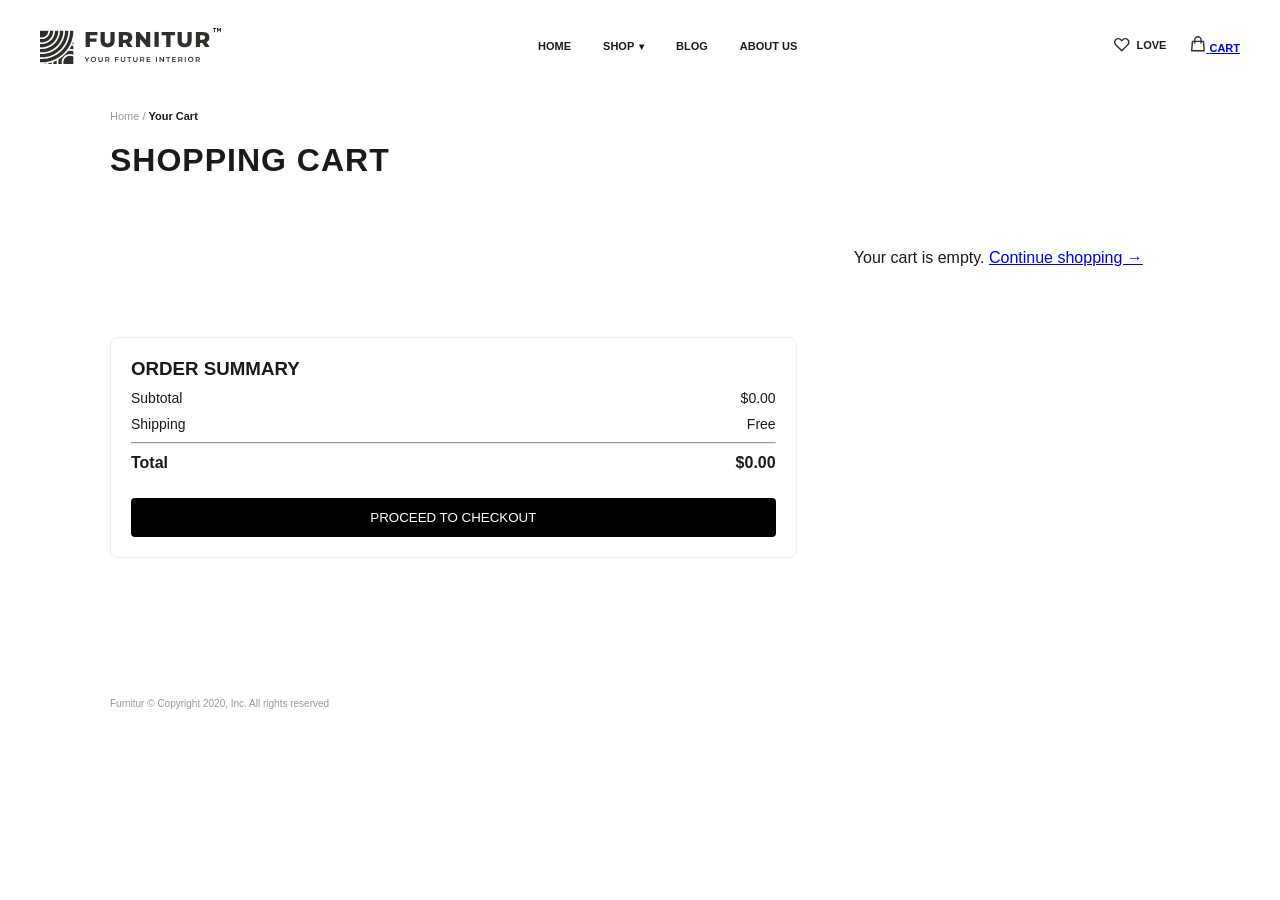
==== cart.html @ e12eab18 "Add Cart.html" ====
<!DOCTYPE html>
<html lang="en">
<head>
    <meta charset="UTF-8">
    <meta name="viewport" content="width=device-width, initial-scale=1.0">
    <title>Your Cart - FURNITUR</title>
    <link rel="stylesheet" href="style.css">
    <script src="js/cart.js" defer></script>
</head>

<body>
    <header>
        <div class="navbar">
            <div class="nav-logo">
                <a href="index.html"><img src="assets/logo.svg" alt="FURNITUR Logo"></a>
            </div>
            <ul class="nav-items-text">
                <li><a href="index.html">HOME</a></li>
                <li class="dropdown"><a href="#">SHOP <span class="arrow">▾</span></a></li>
                <li><a href="#">BLOG</a></li>
                <li><a href="#">ABOUT US</a></li>
            </ul>
            <ul class="nav-items-right">
                <li class="nav-item-link">
                    <img src="assets/heart-icon.svg" alt="Love">
                    <span>LOVE</span>
                </li>
                <li class="nav-item-link">
                    <a href="cart.html" class="cart-link">
                        <span class="cart-icon-wrap">
                            <img src="assets/cart-icon.svg" alt="Cart">
                            <span class="cart-count">0</span>
                        </span>
                        <span>CART</span>
                    </a>
                </li>
            </ul>
        </div>
    </header>

    <main class="cart-page-main">
        <div class="breadcrumb-container">
            <p class="breadcrumb">Home / <span>Your Cart</span></p>
        </div>

        <h1 class="cart-page-title">SHOPPING CART</h1>

        <div class="cart-page-layout">
            <!-- Cart Items -->
            <div class="cart-items-container" id="cartItemsContainer"></div>

            <p id="emptyCartMsg" style="display:none; padding: 40px 0; text-align:center; font-size: 16px;">
                Your cart is empty. <a href="search-result.html">Continue shopping →</a>
            </p>

            <!-- Summary -->
            <div class="cart-summary">
                <h3>ORDER SUMMARY</h3>
                <div class="summary-row">
                    <span>Subtotal</span>
                    <span id="cartSubtotal">$0.00</span>
                </div>
                <div class="summary-row">
                    <span>Shipping</span>
                    <span>Free</span>
                </div>
                <hr>
                <div class="summary-row total-row">
                    <span>Total</span>
                    <span id="cartTotal">$0.00</span>
                </div>
                <button class="btn-checkout">PROCEED TO CHECKOUT</button>
            </div>
        </div>
    </main>

    <footer>
        <div class="footer-container">
            <div class="footer-bottom">
                <p class="copyright">Furnitur © Copyright 2020, Inc. All rights reserved</p>
            </div>
        </div>
    </footer>

    <script>
        const cartItemsContainer = document.getElementById("cartItemsContainer");
        const cartSubtotalEl = document.getElementById("cartSubtotal");
        const cartTotalEl = document.getElementById("cartTotal");
        const emptyCartMsg = document.getElementById("emptyCartMsg");

        function renderCartPage() {
            const cart = getCart();

            if (cart.length === 0) {
                cartItemsContainer.innerHTML = "";
                emptyCartMsg.style.display = "block";
                cartSubtotalEl.textContent = "$0.00";
                cartTotalEl.textContent = "$0.00";
                return;
            }

            emptyCartMsg.style.display = "none";

            cartItemsContainer.innerHTML = cart.map(item => {
                const price = parseFloat(item.price.replace("$", ""));
                const lineTotal = (price * item.qty).toFixed(2);

                return `
                    <div class="cart-row" data-id="${item.id}">
                        <img src="${item.img}" alt="${item.name}" class="cart-item-img">
                        <div class="cart-item-info">
                            <h4>${item.name}</h4>
                            <p class="cart-item-price">${item.price}</p>
                        </div>
                        <div class="cart-qty-controls">
                            <button class="cart-qty-btn cart-qty-minus" data-id="${item.id}">-</button>
                            <span>${item.qty}</span>
                            <button class="cart-qty-btn cart-qty-plus" data-id="${item.id}">+</button>
                        </div>
                        <div class="cart-line-total">$${lineTotal}</div>
                        <button class="cart-remove-btn" data-id="${item.id}">✕</button>
                    </div>
                `;
            }).join("");

            const total = getCartTotal();
            cartSubtotalEl.textContent = `$${total.toFixed(2)}`;
            cartTotalEl.textContent = `$${total.toFixed(2)}`;
        }

        cartItemsContainer.addEventListener("click", (e) => {
            const id = e.target.dataset.id;
            if (!id) return;

            if (e.target.classList.contains("cart-qty-plus")) {
                const item = getCart().find(i => i.id === id);
                updateQty(id, item.qty + 1);
                renderCartPage();
            }

            if (e.target.classList.contains("cart-qty-minus")) {
                const item = getCart().find(i => i.id === id);
                updateQty(id, item.qty - 1);
                renderCartPage();
            }

            if (e.target.classList.contains("cart-remove-btn")) {
                removeFromCart(id);
                renderCartPage();
            }
        });

        document.addEventListener("DOMContentLoaded", renderCartPage);
    </script>
</body>
</html>
---- style.css ----
* {
    margin: 0;
    padding: 0;
    box-sizing: border-box;
}

body {
    background-color: #ffffff;
    font-family: 'Inter', sans-serif;
    color: #1a1a1a;
    overflow-x: hidden;
}

/* ================= HEADER / NAVBAR ================= */
header {
    width: 100%;
    background-color: #ffffff;
}

.navbar {
    display: flex;
    align-items: center;
    justify-content: space-between;
    height: 90px;
    max-width: 1280px;
    margin: 0 auto;
    padding: 0 40px;
}

/* 1. Logo */
.nav-logo img {
    height: 38px;
    width: auto;
    display: block;
}

/* 2. Search Bar (Underlined Style) */
.search-bar {
    display: flex;
    align-items: center;
    gap: 8px;
    border-bottom: 1px solid #e0e0e0;
    padding-bottom: 6px;
    width: 200px;
    margin-left: 20px;
}

.search-bar .search-icon {
    width: 14px;
    height: 14px;
    opacity: 0.6;
}

.search-bar input {
    border: none;
    outline: none;
    font-size: 11px;
    font-family: inherit;
    color: #333333;
    width: 100%;
    background: transparent;
}

.search-bar input::placeholder {
    color: #a0a0a0;
}

/* 3. Middle Links */
.nav-items-text {
    display: flex;
    align-items: center;
    list-style: none;
    gap: 32px;
}

.nav-items-text li a {
    text-decoration: none;
    color: #1a1a1a;
    font-size: 11px;
    font-weight: 700;
    transition: color 0.2s ease;
}

.nav-items-text li a:hover {
    color: #666666;
}

.nav-items-text .arrow {
    font-size: 10px;
    margin-left: 2px;
}

/* 4. Right Action Items */
.nav-items-right {
    display: flex;
    align-items: center;
    list-style: none;
    gap: 24px;
}

.nav-item-link {
    display: flex;
    align-items: center;
    gap: 6px;
    cursor: pointer;
    font-size: 11px;
    font-weight: 700;
    color: #1a1a1a;
}

.nav-item-link img {
    width: 16px;
    height: 16px;
}

.main {
    background-image: url("assets/rectangle-bg.svg");
    background-size: cover;
    background-position: center;
    background-repeat: no-repeat;
    height: 75vh;
    display: flex;
    align-items: center;
    justify-content: flex-end;
    padding-right: 10%;
   
    margin-bottom: 60px;

}

.main-text {
    max-width: 450px;
}

.main-text h6 {
    font-weight: 600;
    font-size: 12px;
    color: #333333;
    margin-bottom: 8px;
}

.main-text h1 {
    font-weight: 900;
    font-size: 48px;
    line-height: 1.1;
    color: #1a1a1a;
    margin-bottom: 12px;
}

.main-text img {
    width: 180px;
    height: auto;
    margin-bottom: 20px;
    display: block;
}

.main-text p {
    color: #7E7F7C;
    font-weight: 400;
    font-size: 13px;
    line-height: 1.6;
    margin-top: 10px;
}

/* ================= BANNERS & TRUSTED ================= */
.banners {
    margin: 60px auto;
    display: flex;
    flex-direction: row;
    gap: 24px;
    justify-content: center;
    max-width: 1200px;
    padding: 0 20px;
}

.banners img {
    width: 32%;
    height: auto;
    object-fit: cover;
}

.trusted-by,
.choose-text,
.products-text {
    font-weight: 800;
    font-size: 18px;
    display: flex;
    justify-content: center;
    margin-top: 60px;
    margin-bottom: 24px;
}

.trust-logos,
.trust-logos-reverse {
    display: flex;
    flex-direction: row;
    gap: 40px;
    justify-content: center;
    align-items: center;
    margin-bottom: 20px;
}

.trust-logos img,
.trust-logos-reverse img {
    height: 35px;
    width: auto;
    opacity: 0.7;
}

/* ================= CATEGORY BUTTONS ================= */
.categories {
    display: flex;
    justify-content: center;
    gap: 24px;
    margin-bottom: 40px;
}

.category-btn , .searchCategory-btn{
    border: none;
    background: transparent;
    font-size: 11px;
    font-weight: 700;
    color: #888888;
    cursor: pointer;
    padding-bottom: 4px;
    border-bottom: 2px solid transparent;
    transition: all 0.2s ease;
}

.category-btn.active,
.category-btn:hover {
    color: #000000;
    border-bottom: 2px solid #000000;
}

/* ================= PRODUCT GRID & CARDS ================= */
.product-container {
    display: grid;
    grid-template-columns: repeat(3, 1fr); /* 3 Columns layout as seen in Figma */
    gap: 30px;
    max-width: 1100px;
    margin: 0 auto;
    padding: 0 20px;
}

.card {
    display: flex;
    flex-direction: column;
    align-items: center;
    text-align: center;
}

/* Product Gray Image Container */
.card-img-wrapper {
    background-color: #f7f7f7;
    width: 100%;
    height: 340px;
    display: flex;
    align-items: center;
    justify-content: center;
    margin-bottom: 16px;
}

.card-img-wrapper img {
    max-height: 80%;
    max-width: 80%;
    object-fit: contain;
}

.product-name {
    font-weight: 700;
    font-size: 11px;
    margin-bottom: 6px;
    color: #222222;
}

.rating {
    margin-bottom: 6px;
}

.rating img {
    height: 12px;
    width: auto;
}

.product-price {
    font-weight: 700;
    font-size: 12px;
    color: #1a1a1a;
}

/* ================= WHY CHOOSE US ================= */
.why-choose-us,
.why-choose-us-reverse {
    margin-top: 30px;
    display: flex;
    justify-content: center;
    gap: 30px;
}

.why-choose-us img,
.why-choose-us-reverse img {
    height: 120px;
    width: auto;
}
/* ================= PROMO BANNER SECTION ================= */
.promo-banner-section {
    max-width: 1100px;
    margin: 80px auto 60px;
    padding: 0 20px;
}

.promo-banner {
    background-color: #f7f7f7;
    display: flex;
    align-items: center;
    justify-content: space-between;
    padding: 40px 60px;
    position: relative;
}

.promo-left {
    flex: 1;
    max-width: 250px;
}

.promo-left h2 {
    font-size: 20px;
    font-weight: 800;
    color: #1a1a1a;
    line-height: 1.2;
    margin-bottom: 10px;
}

.promo-rating img {
    height: 12px;
    width: auto;
    margin-bottom: 20px;
}

.promo-price-box {
    display: flex;
    flex-direction: column;
    gap: 4px;
}

.old-price {
    font-size: 12px;
    color: #a0a0a0;
    text-decoration: line-through;
}

.price-discount-row {
    display: flex;
    align-items: center;
    gap: 10px;
}

.current-price {
    font-size: 22px;
    font-weight: 800;
    color: #1a1a1a;
}

.discount-badge {
    background-color: #d93838;
    color: #ffffff;
    font-size: 10px;
    font-weight: 700;
    padding: 2px 6px;
    border-radius: 2px;
}

.promo-center {
    flex: 1;
    display: flex;
    justify-content: center;
}

.promo-center img {
    max-height: 280px;
    width: auto;
    object-fit: contain;
}

.promo-right {
    flex: 1;
    max-width: 260px;
    display: flex;
    flex-direction: column;
    align-items: flex-end;
    text-align: right;
}

.promo-right p {
    font-size: 11px;
    color: #777777;
    line-height: 1.6;
    margin-bottom: 24px;
}

.buy-now-btn {
    background-color: #1a1a1a;
    color: #ffffff;
    border: none;
    padding: 10px 28px;
    font-size: 11px;
    font-weight: 700;
    cursor: pointer;
    transition: background 0.2s ease;
}

.buy-now-btn:hover {
    background-color: #333333;
}


/* ================= CUSTOMER REVIEWS SECTION ================= */
.reviews-section {
    max-width: 1200px;
    margin: 80px auto;
    padding: 0 20px;
}

.reviews-header {
    text-align: center;
    margin-bottom: 40px;
}

.reviews-header h2 {
    font-size: 18px;
    font-weight: 800;
    color: #1a1a1a;
    margin-bottom: 6px;
}

.reviews-header p {
    font-size: 10px;
    font-weight: 600;
    color: #999999;
}

.reviews-container {
    display: flex;
    align-items: center;
    justify-content: center;
    gap: 40px;
    overflow: hidden;
}
.review-card {
    text-align: center;
}
.main-review {
    max-width: 520px;
    flex-shrink: 0;
}

.avatar-wrapper img {
    width: 60px;
    height: 60px;
    border-radius: 50%;
    object-fit: cover;
    margin-bottom: 12px;
}

.review-stars img {
    height: 12px;
    width: auto;
    margin-bottom: 16px;
}

.review-text {
    font-size: 11px;
    color: #555555;
    font-weight: 400;
}

.side-review {
    max-width: 220px;
    opacity: 0.35;
    font-size: 11px;
    color: #555555;
    line-height: 1.6;
}
footer {
    background-color: #ffffff;
    padding: 80px 0 40px 0;
    width: 100%;
}

.footer-container {
    max-width: 1100px;
    margin: 0 auto;
    padding: 0 20px;
}

.footer-links {
    display: grid;
    grid-template-columns: repeat(4, 1fr);
    gap: 40px;
    margin-bottom: 50px;
}

.footer-column h4 {
    font-size: 11px;
    font-weight: 800;
    color: #1a1a1a;
    margin-bottom: 18px;
    text-transform: uppercase;
}

.footer-column ul {
    list-style: none;
    padding: 0;
    margin: 0;
}

.footer-column ul li {
    margin-bottom: 10px;
}

.footer-column ul li a {
    font-size: 11px;
    color: #777777;
    text-decoration: none;
    font-weight: 400;
    transition: color 0.2s ease;
}

.footer-column ul li a:hover {
    color: #000000;
}

.footer-divider {
    border: none;
    border-top: 1px solid #eaeaea;
    margin-bottom: 25px;
}

.footer-bottom {
    display: flex;
    justify-content: space-between;
    align-items: center;
}

.copyright {
    font-size: 10px;
    color: #999999;
    font-weight: 400;
}

.footer-socials img {
    height: 14px;
    width: auto;
    display: block;
}
/* ================= SEARCH RESULTS PAGE ================= */
.search-results-page {
    max-width: 1280px;
    margin: 0 auto;
    padding: 20px 40px 80px 40px;
}

/* Breadcrumb */
.breadcrumb-container {
     margin-bottom: 20px;
}

.breadcrumb {
    font-size: 11px;
    color: #999999;
    font-weight: 500;
}

.breadcrumb span {
    color: #1a1a1a;
    font-weight: 600;
}

/* Layout Grid */
.search-layout {
    display: flex;
    gap: 40px;
    align-items: flex-start;
     margin-top: 10px;
}

/* ================= LEFT SIDEBAR ================= */
/* ================= LEFT SIDEBAR & FILTERS ================= */
.sidebar-filters {
    width: 230px;
    flex-shrink: 0;
}

.filter-group {
    margin-bottom: 40px;
}

/* Category & Shop By Main Titles */
.filter-title {
    font-size: 14px;
    font-weight: 800;
    color: #1a1a1a;
    letter-spacing: 0.5px;
    text-transform: uppercase;
    margin-bottom: 22px;
    padding-bottom: 10px;
    position: relative;
}

/* Dark Accent Underline for Main Section Titles */
.filter-title::after,
.result-heading::after {
    content: "";
    position: absolute;
    left: 0;
    bottom: 0;
    width: 38px;
    height: 4px;
    background-color: #222222;
}

/* Accordion Items with Light Gray Dividing Lines */
.filter-accordion {
    border-bottom: 1px solid #e5e5e5; /* Grayish line under headings */
    padding: 14px 0;
}

.accordion-header {
    display: flex;
    justify-content: space-between;
    align-items: center;
    font-size: 12px;
    font-weight: 800;
    color: #1a1a1a;
    letter-spacing: 0.5px;
    text-transform: uppercase;
    cursor: pointer;
    user-select: none;
}

.accordion-header .icon {
    font-size: 14px;
    font-weight: 400;
    color: #666666;
}

/* Sub-category Items List */
.accordion-list {
    list-style: none;
    padding-top: 14px;
    padding-bottom: 4px;
}

.accordion-list li {
    margin-bottom: 10px;
}

.accordion-list li:last-child {
    margin-bottom: 0;
}

.searchCategory-btn {
    display: block;
    width: 100%;
    text-align: left;
    background: transparent;
    border: none !important;
    font-size: 12px;
    font-weight: 500;
    color: #777777;
    cursor: pointer;
    padding: 2px 0;
    transition: color 0.2s ease;
}

.searchCategory-btn:hover,
.searchCategory-btn.active {
    color: #1a1a1a;
    font-weight: 700;
    border-bottom: none !important;
}

/* Count Lists (Materials, Size, etc.) */
.filter-count-list li {
    display: flex;
    justify-content: space-between;
    align-items: center;
    font-size: 12px;
    color: #777777;
    margin-bottom: 10px;
}

.filter-count-list .count {
    color: #aaaaaa;
    font-size: 11px;
}

/* Price Range Box */
.price-slider-box {
    padding-top: 14px;
    padding-bottom: 6px;
}

.price-range {
    -webkit-appearance: none;
    appearance: none;
    width: 100%;
    height: 3px;
    background: #1a1a1a;
    margin-bottom: 16px;
    cursor: pointer;
}

.price-range::-webkit-slider-thumb {
    -webkit-appearance: none;
    appearance: none;
    width: 12px;
    height: 12px;
    border-radius: 50%;
    background: #1a1a1a;
    cursor: pointer;
}

.price-inputs {
    display: flex;
    justify-content: space-between;
    align-items: center;
}

.price-label {
    font-size: 11px;
    font-weight: 600;
    color: #666666;
}

.btn-apply {
    background-color: #1a1a1a;
    color: #ffffff;
    border: none;
    padding: 5px 14px;
    font-size: 10px;
    font-weight: 700;
    cursor: pointer;
    text-transform: uppercase;
}

.compare-desc {
    font-size: 11px;
    color: #888888;
    line-height: 1.5;
    padding-top: 10px;
}

/* ================= RESULTS HEADING ================= */
.result-heading {
    font-size: 18px;
    font-weight: 800;
    color: #1a1a1a;
    text-transform: uppercase;
    letter-spacing: 0.5px;
    margin-bottom: 24px;
    padding-bottom: 10px;
    position: relative;
}

/* Toolbar Controls */
.results-toolbar {
    display: flex;
    justify-content: space-between;
    align-items: center;
    margin-bottom: 30px;
}

.toolbar-left {
    display: flex;
    align-items: center;
    gap: 15px;
}

.badge-on-sale {
    background-color: #e52e2e;
    color: #ffffff;
    font-size: 10px;
    font-weight: 700;
    padding: 6px 14px;
}

.sort-dropdown {
    background-color: #f7f7f7;
    padding: 6px 14px;
    font-size: 11px;
    color: #666666;
    display: flex;
    align-items: center;
    gap: 12px;
    cursor: pointer;
}

.sort-dropdown strong {
    color: #1a1a1a;
}

.view-toggles {
    display: flex;
    gap: 4px;
}

.view-toggles button {
    border: 1px solid #e0e0e0;
    background: #ffffff;
    width: 28px;
    height: 28px;
    display: flex;
    align-items: center;
    justify-content: center;
    cursor: pointer;
    font-size: 12px;
    color: #888888;
}

.view-toggles button.active {
    background: #1a1a1a;
    color: #ffffff;
    border-color: #1a1a1a;
}

.toolbar-right .results-count {
    font-size: 10px;
    font-weight: 700;
    color: #888888;
}

.product-container.search-grid {
    grid-template-columns: repeat(3, 1fr);
    gap: 24px;
    max-width: 100%;
    padding: 0;
}
.search-page-body {
    background-color: #ffffff;
}
.search-page-main {
    background-image: none !important;
    background-color: #ffffff;
    height: auto !important;
    min-height: 100vh;
    /* padding: 20px 40px 80px 40px; */
    display: block !important;
    max-width: 1280px;
    margin: 0 auto;
}

.search-grid {
    display: grid;
    grid-template-columns: repeat(3, 1fr);
    gap: 24px;
    width: 100%;
}
.filter-accordion .accordion-list,
.filter-accordion .price-slider-box {
    display: none;
}

.filter-accordion.open .accordion-list,
.filter-accordion.open .price-slider-box {
    display: block;
}
.filter-count-list li.active span:first-child,
.badge-on-sale.active {
    color: #000000;
    font-weight: 700;
}
/* Fix sidebar category list — no underline, plain text like the design */
.searchCategory-btn {
    display: block;
    width: 100%;
    text-align: left;
    border-bottom: none !important;
    padding: 3px 0;
}

.searchCategory-btn.active,
.searchCategory-btn:hover {
    color: #1a1a1a;
    font-weight: 700;
    border-bottom: none !important;
}

/* Functional price range slider with visible thumb */
.price-range {
    -webkit-appearance: none;
    appearance: none;
    width: 100%;
    height: 3px;
    background: #1a1a1a;
    margin-bottom: 15px;
    cursor: pointer;
}

.price-range::-webkit-slider-thumb {
    -webkit-appearance: none;
    appearance: none;
    width: 12px;
    height: 12px;
    border-radius: 50%;
    background: #1a1a1a;
    cursor: pointer;
}

.price-range::-moz-range-thumb {
    width: 12px;
    height: 12px;
    border-radius: 50%;
    background: #1a1a1a;
    border: none;
    cursor: pointer;
}

/* List view (toggled by the ≡ button) */
.search-grid.list-view {
    grid-template-columns: 1fr;
}

.search-grid.list-view .card {
    flex-direction: row;
    align-items: center;
    text-align: left;
    gap: 24px;
}

.search-grid.list-view .card-img-wrapper {
    width: 160px;
    height: 160px;
    flex-shrink: 0;
    margin-bottom: 0;
}
/* Sort dropdown menu */
.sort-dropdown {
    position: relative;
}

.sort-menu {
    display: none;
    position: absolute;
    top: calc(100% + 6px);
    left: 0;
    background: #ffffff;
    border: 1px solid #e0e0e0;
    list-style: none;
    min-width: 180px;
    z-index: 10;
    box-shadow: 0 4px 12px rgba(0, 0, 0, 0.08);
}

.sort-dropdown.menu-open .sort-menu {
    display: block;
}

.sort-menu li {
    padding: 10px 14px;
    font-size: 11px;
    color: #666666;
    cursor: pointer;
    transition: background 0.15s ease;
}

.sort-menu li:hover {
    background: #f7f7f7;
    color: #1a1a1a;
}

.sort-menu li.active {
    color: #1a1a1a;
    font-weight: 700;
}
/* Pagination */
/* Pagination */
.pagination {
    display: flex;
    align-items: center;
    justify-content: center;
    gap: 6px;
    margin-top: 40px;
}

.page-numbers {
    display: flex;
    gap: 6px;
}

.page-btn,
.page-arrow {
    width: 32px;
    height: 32px;
    border: 1px solid #e0e0e0;
    background: #ffffff;
    color: #888888;
    font-size: 11px;
    font-weight: 700;
    display: flex;
    align-items: center;
    justify-content: center;
    cursor: pointer;
    transition: all 0.2s ease;
}

.page-btn:hover,
.page-arrow:hover:not(:disabled) {
    border-color: #1a1a1a;
    color: #1a1a1a;
}

.page-btn.active {
    background: #1a1a1a;
    color: #ffffff;
    border-color: #1a1a1a;
}

.page-arrow:disabled {
    color: #cccccc;
    cursor: not-allowed;
    background: #ffffff;
}
.search-page-main .main {
    width: 100vw;
    position: relative;
    left: 50%;
    right: 50%;
    margin-left: -50vw;
    margin-right: -50vw;
    margin-bottom: 60px;
}
/* ================= PRODUCT DETAIL STYLES ================= */

.product-detail-main {
    max-width: 1140px;
    margin: 0 auto;
    padding: 0 20px 80px;
}

.product-detail-section {
    display: flex;
    align-items: center;
    justify-content: space-between;
    gap: 40px;
    margin-top: 30px;
    margin-bottom: 60px;
}

.product-media {
    flex: 1;
    position: relative;
    display: flex;
    justify-content: center;
    align-items: center;
    min-height: 380px;
}

.circle-bg {
    position: absolute;
    width: 320px;
    height: 320px;
    background-color: #e2e2e2;
    border-radius: 50%;
    z-index: 1;
}

.product-main-img {
    position: relative;
    z-index: 2;
    max-width: 100%;
    max-height: 320px;
    object-fit: contain;
}

.product-info-card {
    width: 380px;
    background: #ffffff;
    padding: 30px;
    box-shadow: 0px 10px 30px rgba(0, 0, 0, 0.05);
}

.product-title {
    font-size: 18px;
    font-weight: 800;
    color: #1a1a1a;
    letter-spacing: 0.5px;
    margin-bottom: 12px;
}

.rating-row {
    display: flex;
    align-items: center;
    gap: 12px;
    margin-bottom: 8px;
}

.stars {
    color: #1a1a1a;
    font-size: 12px;
    letter-spacing: 2px;
}

.sale-badge {
    background-color: #d92323;
    color: #ffffff;
    font-size: 9px;
    font-weight: 700;
    padding: 3px 6px;
    border-radius: 2px;
}

.sales-stats {
    font-size: 11px;
    color: #888888;
    margin-bottom: 20px;
}

.option-group {
    margin-bottom: 16px;
}

.option-label {
    display: block;
    font-size: 11px;
    color: #555555;
    margin-bottom: 8px;
}

.option-buttons {
    display: flex;
    gap: 8px;
}

.opt-btn {
    flex: 1;
    background: #f5f5f5;
    border: none;
    padding: 8px 0;
    font-size: 11px;
    color: #555555;
    cursor: pointer;
    transition: all 0.2s ease;
}

.opt-btn.active, 
.opt-btn:hover {
    background: #222222;
    color: #ffffff;
}

.purchase-row {
    display: flex;
    justify-content: space-between;
    align-items: center;
    margin-top: 25px;
    padding-top: 15px;
}

.quantity-picker {
    display: flex;
    align-items: center;
    background: #f5f5f5;
    padding: 6px 12px;
    font-size: 11px;
    color: #555555;
    gap: 10px;
}

.qty-btn {
    background: none;
    border: none;
    cursor: pointer;
    font-weight: bold;
    color: #555555;
}

.product-price {
    font-size: 20px;
    font-weight: 800;
    color: #d92323;
}

/* Tabs */
.product-tabs-section {
    margin-top: 60px;
}

.tabs-header {
    display: flex;
    justify-content: center;
    gap: 40px;
    border-bottom: 1px solid #e5e5e5;
    margin-bottom: 40px;
}

.tab-btn {
    background: none;
    border: none;
    font-size: 14px;
    font-weight: 800;
    color: #888888;
    padding-bottom: 12px;
    cursor: pointer;
    position: relative;
}

.tab-btn.active {
    color: #1a1a1a;
}

.tab-btn.active::after {
    content: "";
    position: absolute;
    bottom: -1px;
    left: 0;
    width: 100%;
    height: 2px;
    background-color: #1a1a1a;
}

.tab-content {
    display: flex;
    gap: 60px;
}

.content-col {
    flex: 1;
}

.content-col h3 {
    font-size: 12px;
    font-weight: 800;
    color: #1a1a1a;
    margin-bottom: 16px;
    letter-spacing: 0.5px;
}

.content-col p, 
.content-col li {
    font-size: 11px;
    color: #777777;
    line-height: 1.8;
}

.content-col ol {
    padding-left: 14px;
}
.card-link {
    
    cursor: pointer;
    
     display: block;
    text-decoration: none;
    color: inherit;
}

.card-link:hover {
    text-decoration: none;
}
/* ================= REVIEWS SECTION ================= */

.reviews-section {
    max-width: 1140px;
    margin: 60px auto;
    padding: 0 20px;
}

.reviews-container {
    display: flex;
    gap: 80px;
    align-items: flex-start;
}

/* Left Form Styling */
.review-form-wrapper {
    flex: 0 0 320px;
}

.form-title {
    font-size: 20px;
    font-weight: 800;
    letter-spacing: 0.5px;
    color: #1a1a1a;
    margin-bottom: 25px;
}

.review-form .form-group {
    margin-bottom: 20px;
}

.review-form input,
.review-form select,
.review-form textarea {
    width: 100%;
    border: none;
    border-bottom: 1px solid #e0e0e0;
    padding: 10px 0;
    font-size: 12px;
    color: #333333;
    outline: none;
    background: transparent;
    font-family: inherit;
    transition: border-color 0.2s;
}

.review-form input::placeholder,
.review-form textarea::placeholder {
    color: #a0a0a0;
}

.review-form input:focus,
.review-form select:focus,
.review-form textarea:focus {
    border-bottom-color: #1a1a1a;
}

.review-form select {
    cursor: pointer;
    color: #333;
}

.review-form textarea {
    resize: none;
}

.btn-submit-review {
    width: 100%;
    background-color: #2b2b2b;
    color: #ffffff;
    border: none;
    padding: 12px 0;
    font-size: 11px;
    font-weight: 700;
    letter-spacing: 1px;
    text-transform: uppercase;
    cursor: pointer;
    margin-top: 10px;
    transition: background-color 0.2s;
}

.btn-submit-review:hover {
    background-color: #000000;
}

/* Right Reviews List Styling */
.reviews-list {
    flex: 1;
    display: flex;
    flex-direction: column;
    gap: 30px;
}

.review-card {
    padding-bottom: 25px;
    border-bottom: 1px dashed #e5e5e5;
}

.review-card:last-child {
    border-bottom: none;
}

.review-header {
    display: flex;
    justify-content: space-between;
    align-items: center;
    margin-bottom: 12px;
}

.user-info {
    display: flex;
    align-items: center;
    gap: 12px;
}

.avatar {
    width: 36px;
    height: 36px;
    border-radius: 50%;
    object-fit: cover;
}

.user-name {
    font-size: 12px;
    font-weight: 700;
    color: #1a1a1a;
    margin: 0;
}

.review-date {
    font-size: 10px;
    color: #999999;
}

.review-stars {
    height: 12px;
    width: auto;
}

.review-headline {
    font-size: 12px;
    font-weight: 700;
    color: #1a1a1a;
    margin-bottom: 6px;
    display: flex;
    justify-content: flex-start;
}

.review-text {
    font-size: 11px;
    color: #666666;
    line-height: 1.7;
    display: flex;
    justify-content: flex-start;
    align-items: flex-start;
}

.read-more {
    font-weight: 700;
    color: #1a1a1a;
    text-decoration: none;
}

.read-more:hover {
    text-decoration: underline;
}
/* ================= FAQ SECTION STYLES ================= */

.faq-section {
    max-width: 800px;
    margin: 80px auto;
    padding: 0 20px;
    font-family: inherit;
}

.faq-header {
    text-align: center;
    margin-bottom: 45px;
}

.faq-title {
    font-size: 22px;
    font-weight: 800;
    letter-spacing: 1px;
    color: #1a1a1a;
    margin-bottom: 8px;
    text-transform: uppercase;
}

.faq-subtitle {
    font-size: 11px;
    font-weight: 600;
    letter-spacing: 1.5px;
    color: #888888;
    text-transform: uppercase;
}

/* Accordion Container */
.faq-accordion-list {
    display: flex;
    flex-direction: column;
    gap: 12px;
}

/* Individual Accordion Items */
.faq-item {
    border-bottom: 1px solid #e8e8e8;
    padding-bottom: 12px;
}

/* Remove default disclosure triangle on webkit/firefox */
.faq-item summary::-webkit-details-marker {
    display: none;
}

.faq-question {
    display: flex;
    justify-content: space-between;
    align-items: center;
    padding: 12px 0;
    font-size: 13px;
    font-weight: 700;
    color: #1a1a1a;
    cursor: pointer;
    list-style: none; 
    user-select: none;
}

.faq-question:hover {
    color: #555555;
}

.faq-icon {
    width: 8px;
    height: 8px;
    border-right: 2px solid #333;
    border-bottom: 2px solid #333;
    transform: rotate(45deg); 
    transition: transform 0.3s ease;
    margin-right: 4px;
}

.faq-item[open] .faq-icon {
    transform: rotate(-135deg); 
}

.faq-answer {
    padding: 8px 0 16px 0;
}

.faq-answer p {
    font-size: 11px;
    line-height: 1.8;
    color: #777777;
    margin: 0;
}
.cart-page-main {
    max-width: 1100px;
    margin: 0 auto;
    padding: 20px 20px 60px;
}

.cart-page-title {
    margin: 20px 0 30px;
    letter-spacing: 1px;
}

.cart-page-layout {
    display: grid;
    grid-template-columns: 2fr 1fr;
    gap: 30px;
    align-items: start;
}

.cart-items-container {
    display: flex;
    flex-direction: column;
    gap: 16px;
}

.cart-row {
    display: grid;
    grid-template-columns: 70px 1fr auto auto auto;
    align-items: center;
    gap: 16px;
    padding: 14px;
    border: 1px solid #eee;
    border-radius: 8px;
}
.add-to-cart-btn{
    background-color: black;
    color: white;
    font-weight: 200;
    border: 2px black solid;
    width: 90px;
    height: 30px;
    margin-top: 2px;
    padding: auto;
}

.cart-item-img {
    width: 70px;
    height: 70px;
    object-fit: cover;
    border-radius: 6px;
}

.cart-item-price {
    color: #777;
    font-size: 13px;
}

.cart-qty-controls {
    display: flex;
    align-items: center;
    gap: 8px;
}

.cart-qty-btn {
    width: 26px;
    height: 26px;
    border: 1px solid #ddd;
    background: #fff;
    border-radius: 4px;
    cursor: pointer;
}

.cart-line-total {
    font-weight: 600;
    min-width: 80px;
    text-align: right;
}

.cart-remove-btn {
    background: none;
    border: none;
    color: #c0392b;
    cursor: pointer;
    font-size: 15px;
}

.cart-summary {
    border: 1px solid #eee;
    border-radius: 8px;
    padding: 20px;
    position: sticky;
    top: 20px;
}

.summary-row {
    display: flex;
    justify-content: space-between;
    margin: 10px 0;
    font-size: 14px;
}

.total-row {
    font-weight: 700;
    font-size: 16px;
}

.btn-checkout {
    width: 100%;
    margin-top: 16px;
    padding: 12px;
    background: #000;
    color: #fff;
    border: none;
    border-radius: 4px;
    cursor: pointer;
}

@media (max-width: 700px) {
    .cart-page-layout {
        grid-template-columns: 1fr;
    }
    .cart-row {
        grid-template-columns: 50px 1fr;
        grid-template-areas:
            "img info"
            "img qty"
            "img total";
    }
}
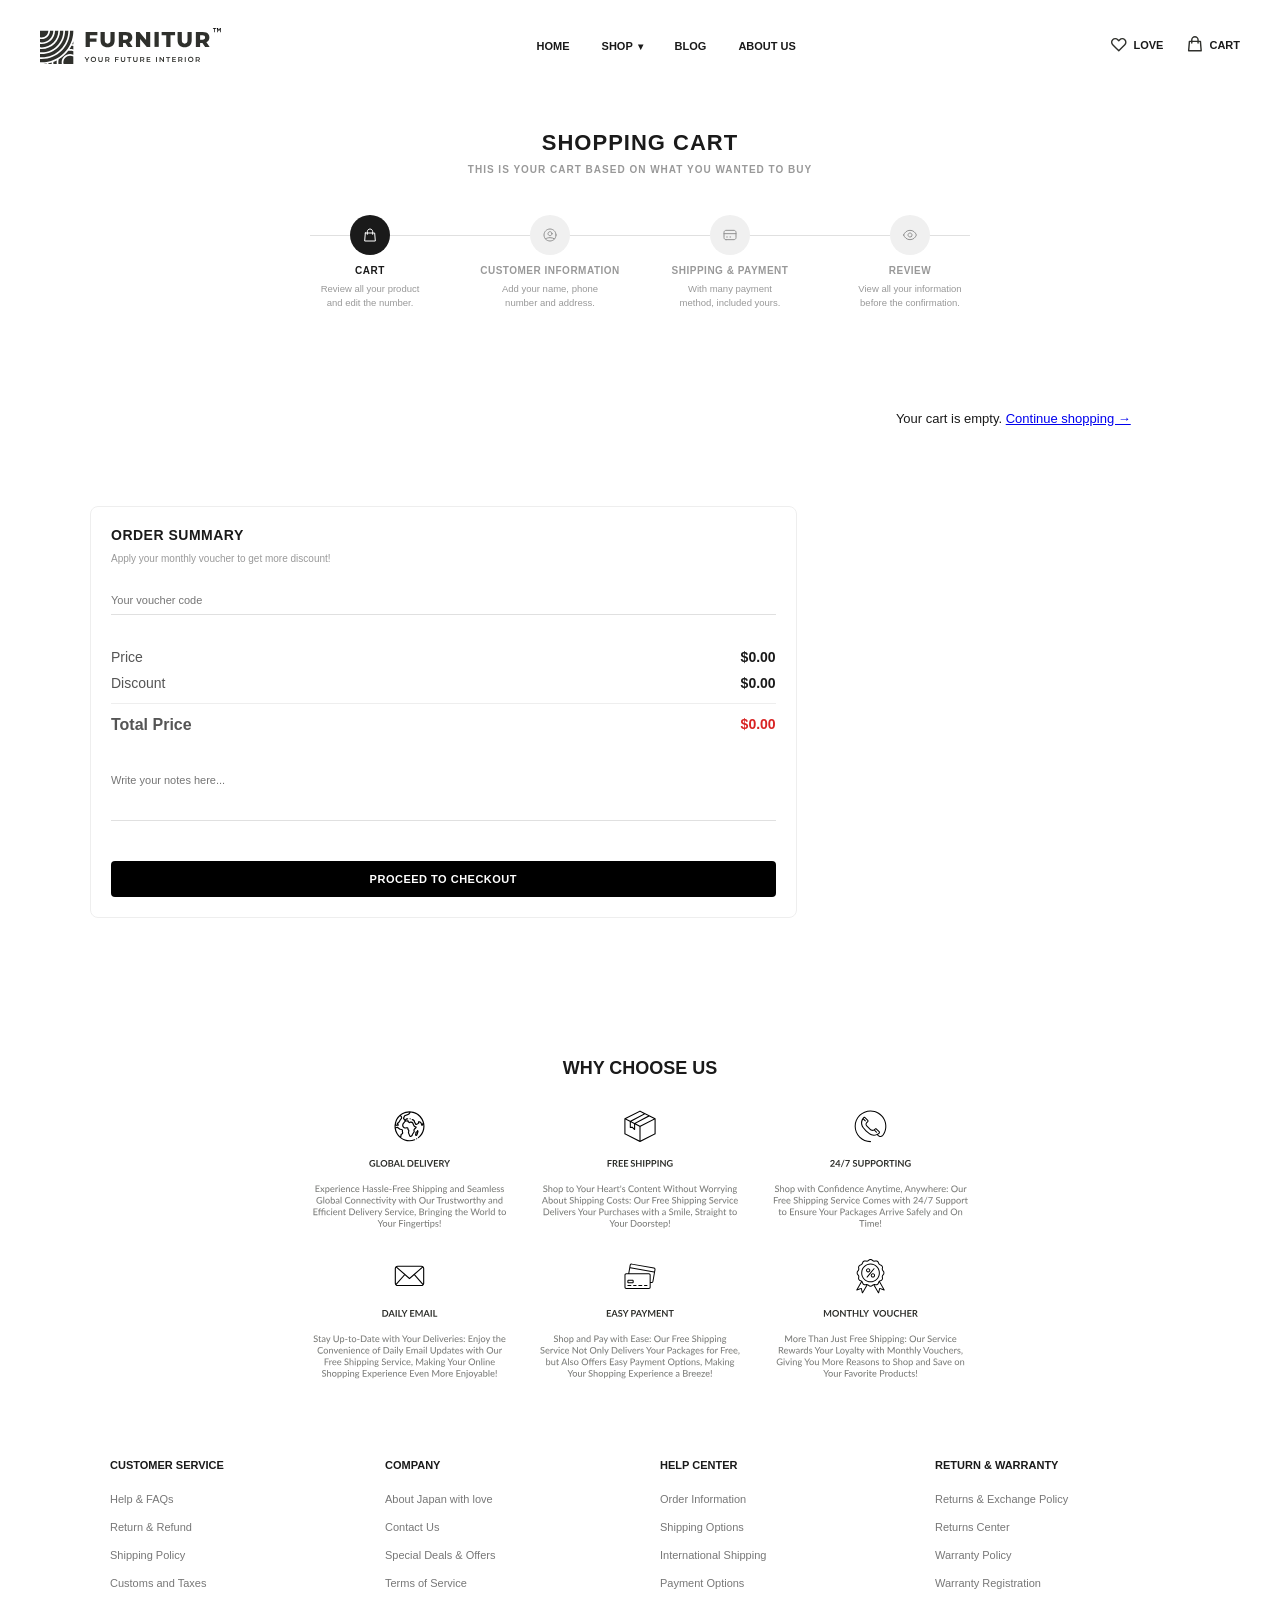
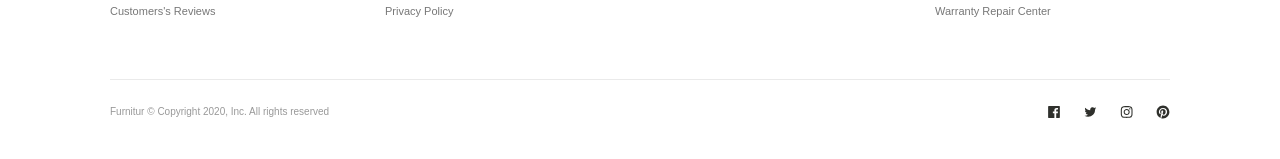
==== commit 0263fddb: "Add Checkout" ====
--- a/cart.html
+++ b/cart.html
@@ -39,46 +39,153 @@
     </header>
 
     <main class="cart-page-main">
-        <div class="breadcrumb-container">
-            <p class="breadcrumb">Home / <span>Your Cart</span></p>
-        </div>
-
-        <h1 class="cart-page-title">SHOPPING CART</h1>
+
+        <!-- Title -->
+        <div class="cart-hero">
+            <h1 class="cart-page-title">SHOPPING CART</h1>
+            <p class="cart-page-subtitle">THIS IS YOUR CART BASED ON WHAT YOU WANTED TO BUY</p>
+        </div>
+
+        <!-- Step Tracker -->
+        <div class="cart-steps">
+            <div class="cart-step active">
+                <div class="step-icon">
+                    <img src="assets/lock.svg" alt="" srcset="">
+                </div>
+                <span class="step-label">CART</span>
+                <span class="step-desc">Review all your product<br>and edit the number.</span>
+            </div>
+            <div class="cart-step">
+                <div class="step-icon">
+                    <img src="assets/contact.svg" alt="" srcset="">
+                </div>
+                <span class="step-label">CUSTOMER INFORMATION</span>
+                <span class="step-desc">Add your name, phone<br>number and address.</span>
+            </div>
+            <div class="cart-step">
+                <div class="step-icon">
+                    <img src="assets/card.svg" alt="" srcset="">
+                </div>
+                <span class="step-label">SHIPPING & PAYMENT</span>
+                <span class="step-desc">With many payment<br>method, included yours.</span>
+            </div>
+            <div class="cart-step">
+                <div class="step-icon">
+                    <img src="assets/eye.svg" alt="" srcset="">
+                </div>
+                <span class="step-label">REVIEW</span>
+                <span class="step-desc">View all your information<br>before the confirmation.</span>
+            </div>
+        </div>
 
         <div class="cart-page-layout">
             <!-- Cart Items -->
             <div class="cart-items-container" id="cartItemsContainer"></div>
 
-            <p id="emptyCartMsg" style="display:none; padding: 40px 0; text-align:center; font-size: 16px;">
-                Your cart is empty. <a href="search-result.html">Continue shopping →</a>
+            <p id="emptyCartMsg" style="display:none; padding: 40px 0; text-align:center; font-size: 13px;">
+                Your cart is empty. <a href="search-results.html">Continue shopping →</a>
             </p>
 
             <!-- Summary -->
             <div class="cart-summary">
                 <h3>ORDER SUMMARY</h3>
+                <p class="summary-subtitle">Apply your monthly voucher to get more discount!</p>
+
+                <input type="text" class="voucher-input" placeholder="Your voucher code">
+
                 <div class="summary-row">
-                    <span>Subtotal</span>
+                    <span>Price</span>
                     <span id="cartSubtotal">$0.00</span>
                 </div>
                 <div class="summary-row">
-                    <span>Shipping</span>
-                    <span>Free</span>
+                    <span>Discount</span>
+                    <span>$0.00</span>
                 </div>
                 <hr>
                 <div class="summary-row total-row">
-                    <span>Total</span>
+                    <span>Total Price</span>
                     <span id="cartTotal">$0.00</span>
                 </div>
-                <button class="btn-checkout">PROCEED TO CHECKOUT</button>
+
+                <textarea class="summary-notes" rows="3" placeholder="Write your notes here..."></textarea>
+                <a href="checkout.html" class="btn-checkout">PROCEED TO CHECKOUT</a>
             </div>
         </div>
     </main>
+    <section>
+        <div class="choose-text">
+            <h4>WHY CHOOSE US</h4>
+        </div>
+        <div class="why-choose-us">
+            <img src="assets/why-1.svg" alt="" srcset="">
+            <img src="assets/why-2.svg" alt="" srcset="">
+            <img src="assets/why-3.svg" alt="" srcset="">
+        </div>
+        <div class="why-choose-us-reverse">
+            <img src="assets/why-4.svg" alt="" srcset="">
+            <img src="assets/why-5.svg" alt="" srcset="">
+            <img src="assets/why-6.svg" alt="" srcset="">
+        </div>
+    </section>
 
     <footer>
         <div class="footer-container">
+            <div class="footer-links">
+                <div class="footer-column">
+                    <h4>CUSTOMER SERVICE</h4>
+                    <ul>
+                        <li><a href="#">Help & FAQs</a></li>
+                        <li><a href="#">Return & Refund</a></li>
+                        <li><a href="#">Shipping Policy</a></li>
+                        <li><a href="#">Customs and Taxes</a></li>
+                        <li><a href="#">Customers's Reviews</a></li>
+                    </ul>
+                </div>
+
+                <div class="footer-column">
+                    <h4>COMPANY</h4>
+                    <ul>
+                        <li><a href="#">About Japan with love</a></li>
+                        <li><a href="#">Contact Us</a></li>
+                        <li><a href="#">Special Deals & Offers</a></li>
+                        <li><a href="#">Terms of Service</a></li>
+                        <li><a href="#">Privacy Policy</a></li>
+                    </ul>
+                </div>
+
+                <div class="footer-column">
+                    <h4>HELP CENTER</h4>
+                    <ul>
+                        <li><a href="#">Order Information</a></li>
+                        <li><a href="#">Shipping Options</a></li>
+                        <li><a href="#">International Shipping</a></li>
+                        <li><a href="#">Payment Options</a></li>
+                    </ul>
+                </div>
+
+                <div class="footer-column">
+                    <h4>RETURN & WARRANTY</h4>
+                    <ul>
+                        <li><a href="#">Returns & Exchange Policy</a></li>
+                        <li><a href="#">Returns Center</a></li>
+                        <li><a href="#">Warranty Policy</a></li>
+                        <li><a href="#">Warranty Registration</a></li>
+                        <li><a href="#">Warranty Repair Center</a></li>
+                    </ul>
+                </div>
+            </div>
+
+            <!-- Divider Line -->
+            <hr class="footer-divider">
+
+            <!-- Bottom Copyright Row -->
             <div class="footer-bottom">
                 <p class="copyright">Furnitur © Copyright 2020, Inc. All rights reserved</p>
-            </div>
+                <div class="footer-socials">
+                    <img src="assets/footer-logos.svg" alt="Social Media Links">
+                </div>
+            </div>
+
         </div>
     </footer>
 
@@ -107,18 +214,26 @@
 
                 return `
                     <div class="cart-row" data-id="${item.id}">
-                        <img src="${item.img}" alt="${item.name}" class="cart-item-img">
-                        <div class="cart-item-info">
-                            <h4>${item.name}</h4>
-                            <p class="cart-item-price">${item.price}</p>
+                        <div class="cart-item-img-wrapper">
+                            <img src="${item.img}" alt="${item.name}" class="cart-item-img">
                         </div>
-                        <div class="cart-qty-controls">
-                            <button class="cart-qty-btn cart-qty-minus" data-id="${item.id}">-</button>
-                            <span>${item.qty}</span>
-                            <button class="cart-qty-btn cart-qty-plus" data-id="${item.id}">+</button>
+
+                        <div class="cart-item-main">
+                            <div class="cart-item-top">
+                                <h4>${item.name}</h4>
+                                <button class="cart-remove-btn" data-id="${item.id}">✕</button>
+                            </div>
+                            <div class="cart-item-stars">★★★★★</div>
+
+                            <div class="cart-item-bottom">
+                                <div class="cart-qty-controls">
+                                    <button class="cart-qty-btn cart-qty-minus" data-id="${item.id}">-</button>
+                                    <span>Number: ${item.qty}</span>
+                                    <button class="cart-qty-btn cart-qty-plus" data-id="${item.id}">+</button>
+                                </div>
+                                <div class="cart-line-total">$${lineTotal}</div>
+                            </div>
                         </div>
-                        <div class="cart-line-total">$${lineTotal}</div>
-                        <button class="cart-remove-btn" data-id="${item.id}">✕</button>
                     </div>
                 `;
             }).join("");
--- a/style.css
+++ b/style.css
@@ -1515,39 +1515,523 @@
     color: #777777;
     margin: 0;
 }
+/* ================= CART PAGE ================= */
 .cart-page-main {
-    max-width: 1100px;
+    max-width: 1140px;
     margin: 0 auto;
-    padding: 20px 20px 60px;
+    padding: 40px 20px 80px;
+}
+
+.cart-hero {
+    text-align: center;
+    margin-bottom: 40px;
 }
 
 .cart-page-title {
-    margin: 20px 0 30px;
+    font-size: 22px;
+    font-weight: 800;
     letter-spacing: 1px;
-}
-
+    color: #1a1a1a;
+    margin-bottom: 8px;
+}
+
+.cart-page-subtitle {
+    font-size: 10px;
+    font-weight: 600;
+    letter-spacing: 1px;
+    color: #999999;
+    text-transform: uppercase;
+}
+
+/* Step Tracker */
+/* Step Tracker */
+.cart-steps {
+    display: flex;
+    justify-content: space-between;
+    max-width: 700px;
+    margin: 0 auto 60px;
+    position: relative;
+}
+
+.cart-steps::before {
+    content: "";
+    position: absolute;
+    top: 20px;
+    left: 20px;
+    right: 20px;
+    height: 1px;
+    background: #e0e0e0;
+    z-index: 0;
+}
+
+.cart-step {
+    flex: 1;
+    display: flex;
+    flex-direction: column;
+    align-items: center;
+    text-align: center;
+    position: relative;
+    z-index: 1;
+    max-width: 160px;
+    text-decoration: none;
+    color: inherit;
+}
+
+.step-icon {
+    width: 40px;
+    height: 40px;
+    border-radius: 50%;
+    background: #f0f0f0;
+    display: flex;
+    align-items: center;
+    justify-content: center;
+    margin-bottom: 10px;
+    transition: background 0.2s ease;
+}
+
+.step-icon img {
+    width: 16px;
+    height: 16px;
+    /* default: dim gray icon for upcoming steps */
+    filter: invert(70%) sepia(0%) saturate(0%) brightness(90%);
+}
+
+/* Completed AND active steps get the solid black circle + white icon */
+.cart-step.completed .step-icon,
+.cart-step.active .step-icon {
+    background: #1a1a1a;
+}
+
+.cart-step.completed .step-icon img,
+.cart-step.active .step-icon img {
+    filter: brightness(0) invert(1); /* turns icon pure white */
+}
+
+.step-label {
+    font-size: 10px;
+    font-weight: 800;
+    letter-spacing: 0.5px;
+    color: #1a1a1a;
+    margin-bottom: 6px;
+    text-decoration: none;
+}
+
+.cart-step:not(.completed):not(.active) .step-label {
+    color: #999999;
+}
+
+.step-desc {
+    font-size: 9.5px;
+    color: #999999;
+    line-height: 1.5;
+    text-decoration: none;
+}
+
+/* Layout */
 .cart-page-layout {
     display: grid;
     grid-template-columns: 2fr 1fr;
-    gap: 30px;
+    gap: 40px;
     align-items: start;
 }
 
 .cart-items-container {
     display: flex;
     flex-direction: column;
-    gap: 16px;
-}
-
+}
+
+/* Cart Row */
 .cart-row {
+    display: flex;
+    gap: 20px;
+    padding: 24px 0;
+    border-bottom: 1px solid #eeeeee;
+}
+
+.cart-row:first-child {
+    padding-top: 0;
+}
+
+.cart-item-img-wrapper {
+    background-color: #f7f7f7;
+    width: 100px;
+    height: 100px;
+    flex-shrink: 0;
+    display: flex;
+    align-items: center;
+    justify-content: center;
+}
+
+.cart-item-img {
+    max-width: 70%;
+    max-height: 70%;
+    object-fit: contain;
+}
+
+.cart-item-main {
+    flex: 1;
+    display: flex;
+    flex-direction: column;
+    gap: 6px;
+}
+
+.cart-item-top {
+    display: flex;
+    justify-content: space-between;
+    align-items: flex-start;
+}
+
+.cart-item-top h4 {
+    font-size: 12px;
+    font-weight: 700;
+    color: #1a1a1a;
+    letter-spacing: 0.3px;
+}
+
+.cart-item-stars {
+    font-size: 11px;
+    color: #1a1a1a;
+    letter-spacing: 2px;
+}
+
+.cart-item-bottom {
+    display: flex;
+    justify-content: space-between;
+    align-items: center;
+    margin-top: 8px;
+}
+
+.cart-qty-controls {
+    display: flex;
+    align-items: center;
+    gap: 10px;
+    background: #f5f5f5;
+    padding: 6px 12px;
+    font-size: 10px;
+    color: #555555;
+}
+
+.cart-qty-btn {
+    width: 18px;
+    height: 18px;
+    border: none;
+    background: #ffffff;
+    border-radius: 3px;
+    cursor: pointer;
+    font-weight: bold;
+    color: #555555;
+    display: flex;
+    align-items: center;
+    justify-content: center;
+}
+
+.cart-line-total {
+    font-weight: 800;
+    font-size: 13px;
+    color: #1a1a1a;
+}
+
+.cart-remove-btn {
+    background: none;
+    border: none;
+    color: #bbbbbb;
+    cursor: pointer;
+    font-size: 13px;
+    transition: color 0.2s ease;
+}
+
+.cart-remove-btn:hover {
+    color: #d92323;
+}
+
+/* Order Summary */
+.cart-summary {
+    border: 1px solid #eeeeee;
+    padding: 30px;
+    position: sticky;
+    top: 20px;
+}
+
+.cart-summary h3 {
+    font-size: 14px;
+    font-weight: 800;
+    letter-spacing: 0.5px;
+    color: #1a1a1a;
+    margin-bottom: 8px;
+}
+
+.summary-subtitle {
+    font-size: 10px;
+    color: #999999;
+    line-height: 1.5;
+    margin-bottom: 20px;
+}
+
+.voucher-input {
+    width: 100%;
+    border: none;
+    border-bottom: 1px solid #e0e0e0;
+    padding: 8px 0;
+    font-size: 11px;
+    outline: none;
+    background: transparent;
+    font-family: inherit;
+    margin-bottom: 24px;
+}
+
+.voucher-input:focus {
+    border-bottom-color: #1a1a1a;
+}
+
+.summary-row {
+    display: flex;
+    justify-content: space-between;
+    margin: 10px 0;
+    font-size: 11px;
+    color: #555555;
+}
+
+.summary-row span:last-child {
+    font-weight: 700;
+    color: #1a1a1a;
+}
+
+.total-row span:last-child {
+    color: #d92323;
+    font-size: 14px;
+}
+
+.cart-summary hr {
+    border: none;
+    border-top: 1px solid #eeeeee;
+    margin: 12px 0;
+}
+
+.summary-notes {
+    width: 100%;
+    border: none;
+    border-bottom: 1px solid #e0e0e0;
+    padding: 10px 0;
+    font-size: 11px;
+    outline: none;
+    background: transparent;
+    font-family: inherit;
+    resize: none;
+    margin: 20px 0;
+}
+
+.summary-notes:focus {
+    border-bottom-color: #1a1a1a;
+}
+
+.btn-checkout {
+    width: 100%;
+    padding: 12px;
+    background: #1a1a1a;
+    color: #ffffff;
+    border: none;
+    font-size: 11px;
+    font-weight: 700;
+    letter-spacing: 0.5px;
+    cursor: pointer;
+    transition: background 0.2s ease;
+}
+
+.btn-checkout:hover {
+    background: #333333;
+}
+
+@media (max-width: 750px) {
+    .cart-steps { display: none; }
+    .cart-page-layout { grid-template-columns: 1fr; }
+    .cart-row { flex-direction: column; }
+}
+
+/* Nav cart badge */
+.cart-link {
+    display: flex;
+    align-items: center;
+    gap: 6px;
+    text-decoration: none;
+    color: inherit;
+}
+
+.cart-icon-wrap {
+    position: relative;
+    display: inline-block;
+}
+
+.cart-count {
+    position: absolute;
+    top: -8px;
+    right: -8px;
+    background: #000;
+    color: #fff;
+    font-size: 10px;
+    min-width: 16px;
+    height: 16px;
+    border-radius: 50%;
+    display: none;
+    align-items: center;
+    justify-content: center;
+    padding: 0 3px;
+}
+/* ================= CHECKOUT PAGE ================= */
+a.btn-checkout {
+    display: block;
+    text-align: center;
+    text-decoration: none;
+}
+
+.checkout-layout {
     display: grid;
-    grid-template-columns: 70px 1fr auto auto auto;
-    align-items: center;
-    gap: 16px;
-    padding: 14px;
-    border: 1px solid #eee;
-    border-radius: 8px;
-}
+    grid-template-columns: 1.6fr 1fr;
+    gap: 60px;
+    align-items: start;
+}
+
+.checkout-section-title {
+    font-size: 16px;
+    font-weight: 800;
+    letter-spacing: 0.5px;
+    color: #1a1a1a;
+    margin-bottom: 6px;
+}
+
+.checkout-section-subtitle {
+    font-size: 11px;
+    color: #999999;
+    margin-bottom: 28px;
+}
+
+/* Form */
+.form-row {
+    display: grid;
+    grid-template-columns: 1fr 1fr;
+    gap: 24px;
+    margin-bottom: 22px;
+}
+
+.form-row.three-col {
+    grid-template-columns: 1fr 1fr 1fr;
+}
+
+.form-group {
+    display: flex;
+    flex-direction: column;
+}
+
+.form-group.full-width {
+    grid-column: 1 / -1;
+}
+
+.form-group label {
+    font-size: 10px;
+    color: #aaaaaa;
+    margin-bottom: 8px;
+    text-transform: uppercase;
+    letter-spacing: 0.3px;
+}
+
+.form-group input {
+    border: none;
+    border-bottom: 1px solid #e0e0e0;
+    padding: 8px 0;
+    font-size: 12px;
+    color: #1a1a1a;
+    outline: none;
+    background: transparent;
+    font-family: inherit;
+    transition: border-color 0.2s ease;
+}
+
+.form-group input::placeholder {
+    color: #cccccc;
+}
+
+.form-group input:focus {
+    border-bottom-color: #1a1a1a;
+}
+
+/* Order Summary Panel */
+.checkout-order-wrapper {
+    border: 1px solid #eeeeee;
+    padding: 30px;
+}
+
+.order-items-list {
+    display: flex;
+    flex-direction: column;
+    gap: 18px;
+    margin-bottom: 24px;
+}
+
+.order-item-row {
+    display: flex;
+    gap: 14px;
+    align-items: center;
+}
+
+.order-item-img-wrapper {
+    background-color: #f7f7f7;
+    width: 60px;
+    height: 60px;
+    flex-shrink: 0;
+    display: flex;
+    align-items: center;
+    justify-content: center;
+}
+
+.order-item-img-wrapper img {
+    max-width: 70%;
+    max-height: 70%;
+    object-fit: contain;
+}
+
+.order-item-info h4 {
+    font-size: 11px;
+    font-weight: 700;
+    color: #1a1a1a;
+    margin-bottom: 4px;
+}
+
+.order-item-qty {
+    font-size: 10px;
+    color: #999999;
+    margin-bottom: 4px;
+}
+
+.order-item-price {
+    font-size: 11px;
+    font-weight: 700;
+    color: #1a1a1a;
+}
+
+.empty-order-msg {
+    font-size: 12px;
+    color: #777777;
+    text-align: center;
+    padding: 20px 0;
+}
+
+.empty-order-msg a {
+    color: #1a1a1a;
+    font-weight: 700;
+}
+
+@media (max-width: 800px) {
+    .checkout-layout {
+        grid-template-columns: 1fr;
+    }
+    .form-row,
+    .form-row.three-col {
+        grid-template-columns: 1fr;
+    }
+}
+
+
+
+
 .add-to-cart-btn{
     background-color: black;
     color: white;
@@ -1642,4 +2126,54 @@
             "img qty"
             "img total";
     }
+}
+.cart-link {
+    display: flex;
+    align-items: center;
+    gap: 6px;
+    text-decoration: none;
+    color: inherit;
+}
+
+.cart-icon-wrap {
+    position: relative;
+    display: inline-block;
+}
+
+.cart-count {
+    position: absolute;
+    top: -8px;
+    right: -8px;
+    background: #000;
+    color: #fff;
+    font-size: 10px;
+    min-width: 16px;
+    height: 16px;
+    border-radius: 50%;
+    display: none;
+    align-items: center;
+    justify-content: center;
+    padding: 0 3px;
+}
+
+.add-to-cart-btn {
+    margin-top: 16px;
+    width: 100%;
+    padding: 12px;
+    background: #000;
+    color: #fff;
+    border: none;
+    border-radius: 4px;
+    cursor: pointer;
+    font-size: 13px;
+    letter-spacing: 0.5px;
+    transition: background 0.2s ease;
+}
+
+.add-to-cart-btn:hover {
+    background: #333;
+}
+
+.add-to-cart-btn.added {
+    background: #2e7d32;
 }
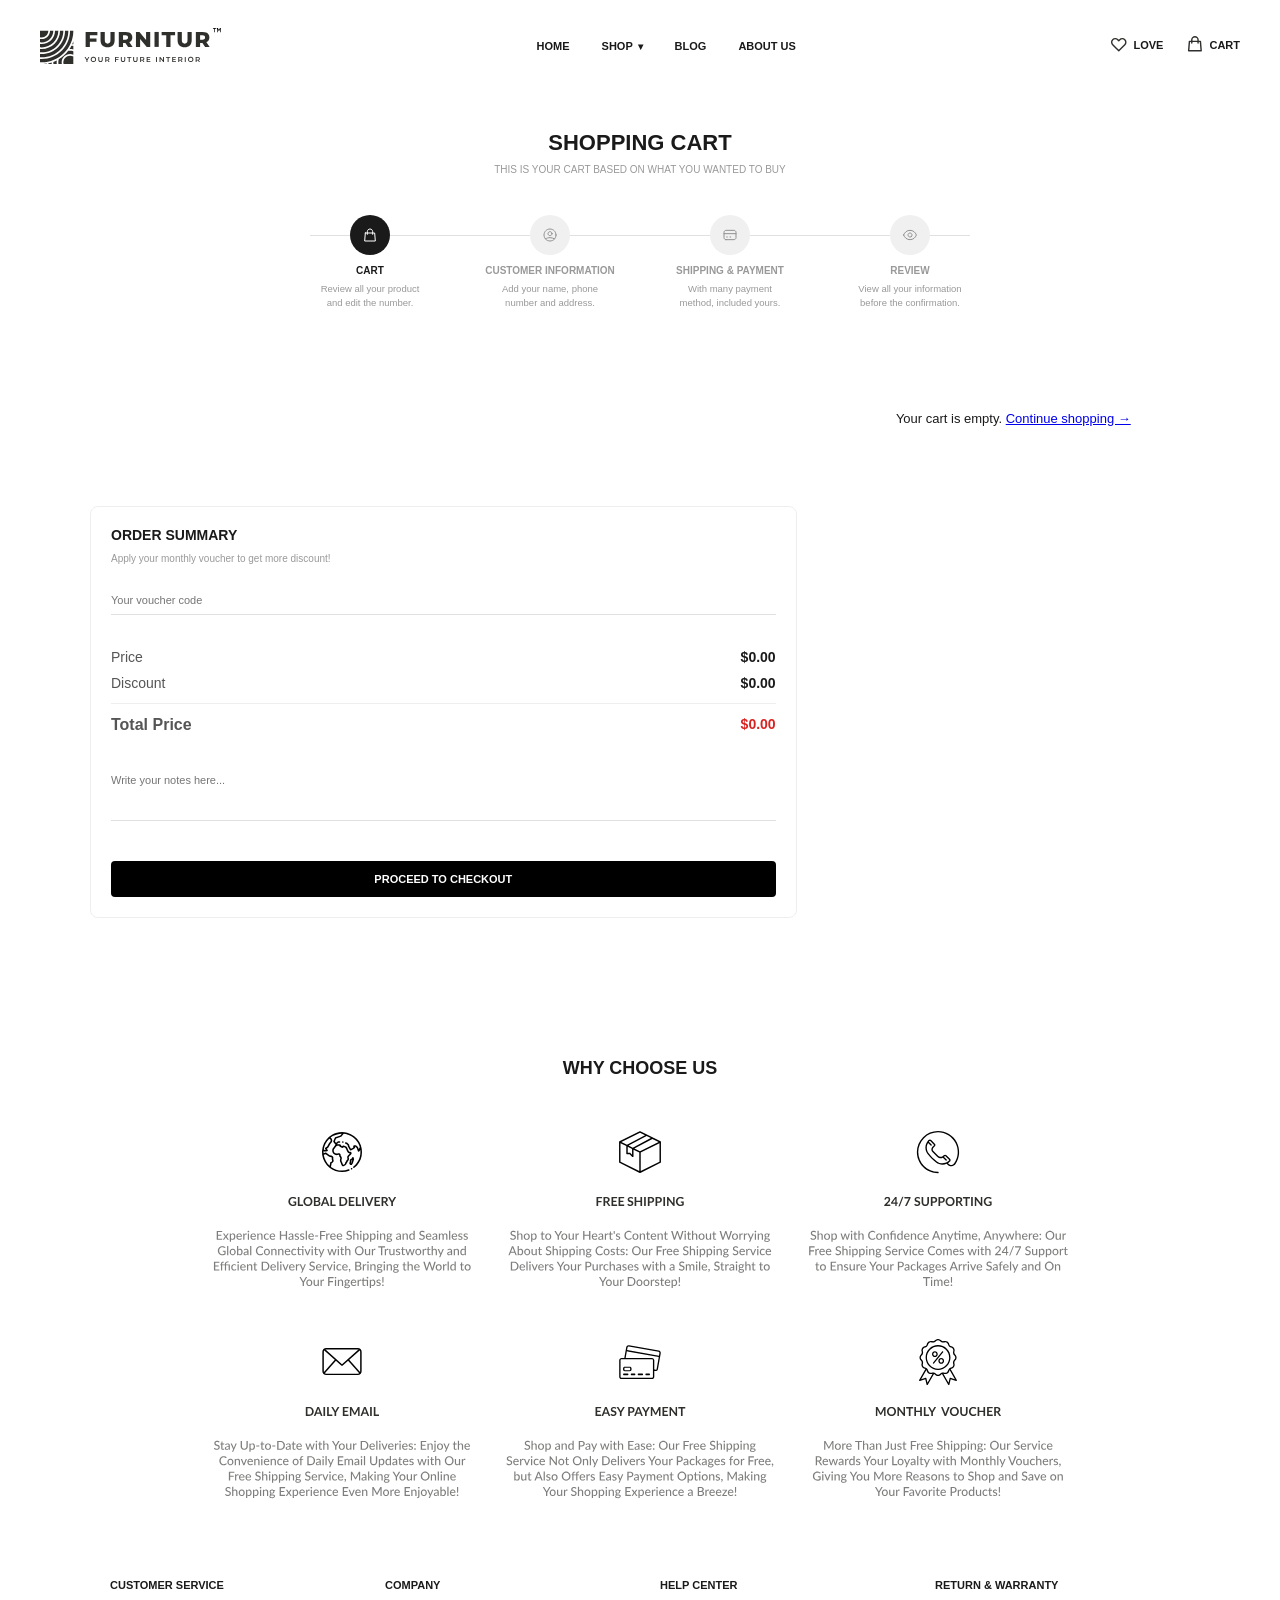
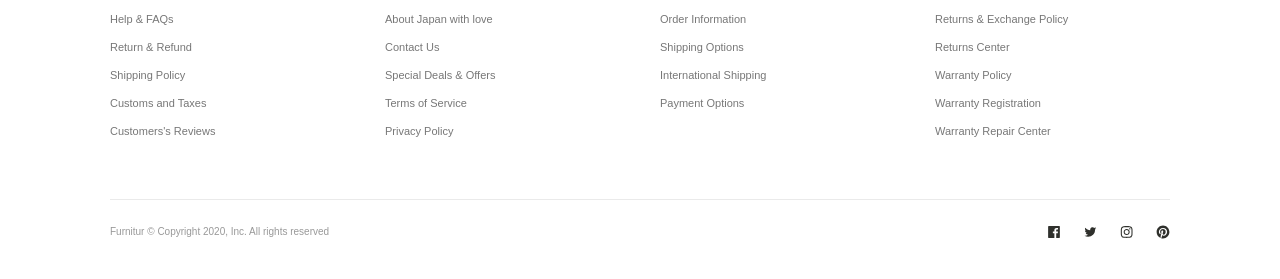
==== commit a99dc235: "Update Home Page Navigation" ====
--- a/cart.html
+++ b/cart.html
@@ -40,7 +40,6 @@
 
     <main class="cart-page-main">
 
-        <!-- Title -->
         <div class="cart-hero">
             <h1 class="cart-page-title">SHOPPING CART</h1>
             <p class="cart-page-subtitle">THIS IS YOUR CART BASED ON WHAT YOU WANTED TO BUY</p>
--- a/style.css
+++ b/style.css
@@ -77,7 +77,7 @@
     text-decoration: none;
     color: #1a1a1a;
     font-size: 11px;
-    font-weight: 700;
+    font-weight: 600;
     transition: color 0.2s ease;
 }
 
@@ -104,7 +104,7 @@
     gap: 6px;
     cursor: pointer;
     font-size: 11px;
-    font-weight: 700;
+    font-weight: 600;
     color: #1a1a1a;
 }
 
@@ -174,15 +174,15 @@
 }
 
 .banners img {
-    width: 32%;
-    height: auto;
+    width: auto;
+    height: 390px;
     object-fit: cover;
 }
 
 .trusted-by,
 .choose-text,
 .products-text {
-    font-weight: 800;
+    font-weight: 600;
     font-size: 18px;
     display: flex;
     justify-content: center;
@@ -202,7 +202,7 @@
 
 .trust-logos img,
 .trust-logos-reverse img {
-    height: 35px;
+    height: 100px;
     width: auto;
     opacity: 0.7;
 }
@@ -219,7 +219,7 @@
     border: none;
     background: transparent;
     font-size: 11px;
-    font-weight: 700;
+    font-weight: 600;
     color: #888888;
     cursor: pointer;
     padding-bottom: 4px;
@@ -243,24 +243,38 @@
     padding: 0 20px;
 }
 
+
+
+/* Product Gray Image Container */
+
+
 .card {
     display: flex;
     flex-direction: column;
     align-items: center;
     text-align: center;
+    width: 100%;
+}
+
+.card-link {
+    display: flex;
+    flex-direction: column;
+    align-items: center;
+    width: 100%;
+    text-decoration: none;
+    color: inherit;
 }
 
 /* Product Gray Image Container */
 .card-img-wrapper {
     background-color: #f7f7f7;
     width: 100%;
-    height: 340px;
+    height: 260px;
     display: flex;
     align-items: center;
     justify-content: center;
     margin-bottom: 16px;
 }
-
 .card-img-wrapper img {
     max-height: 80%;
     max-width: 80%;
@@ -268,7 +282,7 @@
 }
 
 .product-name {
-    font-weight: 700;
+    font-weight: 600;
     font-size: 11px;
     margin-bottom: 6px;
     color: #222222;
@@ -284,7 +298,7 @@
 }
 
 .product-price {
-    font-weight: 700;
+    font-weight: 600;
     font-size: 12px;
     color: #1a1a1a;
 }
@@ -292,7 +306,7 @@
 /* ================= WHY CHOOSE US ================= */
 .why-choose-us,
 .why-choose-us-reverse {
-    margin-top: 30px;
+    margin-top: 50px;
     display: flex;
     justify-content: center;
     gap: 30px;
@@ -300,7 +314,7 @@
 
 .why-choose-us img,
 .why-choose-us-reverse img {
-    height: 120px;
+    height: 160px;
     width: auto;
 }
 /* ================= PROMO BANNER SECTION ================= */
@@ -326,7 +340,7 @@
 
 .promo-left h2 {
     font-size: 20px;
-    font-weight: 800;
+    font-weight: 700;
     color: #1a1a1a;
     line-height: 1.2;
     margin-bottom: 10px;
@@ -358,7 +372,7 @@
 
 .current-price {
     font-size: 22px;
-    font-weight: 800;
+    font-weight: 600;
     color: #1a1a1a;
 }
 
@@ -366,7 +380,7 @@
     background-color: #d93838;
     color: #ffffff;
     font-size: 10px;
-    font-weight: 700;
+    font-weight: 600;
     padding: 2px 6px;
     border-radius: 2px;
 }
@@ -405,7 +419,7 @@
     border: none;
     padding: 10px 28px;
     font-size: 11px;
-    font-weight: 700;
+    font-weight: 600;
     cursor: pointer;
     transition: background 0.2s ease;
 }
@@ -429,9 +443,9 @@
 
 .reviews-header h2 {
     font-size: 18px;
-    font-weight: 800;
-    color: #1a1a1a;
+    font-weight: 600;
     margin-bottom: 6px;
+    
 }
 
 .reviews-header p {
@@ -503,7 +517,7 @@
 
 .footer-column h4 {
     font-size: 11px;
-    font-weight: 800;
+    font-weight: 600;
     color: #1a1a1a;
     margin-bottom: 18px;
     text-transform: uppercase;
@@ -599,9 +613,8 @@
 /* Category & Shop By Main Titles */
 .filter-title {
     font-size: 14px;
-    font-weight: 800;
-    color: #1a1a1a;
-    letter-spacing: 0.5px;
+    font-weight: 600;
+    color: #1a1a1a;
     text-transform: uppercase;
     margin-bottom: 22px;
     padding-bottom: 10px;
@@ -631,9 +644,8 @@
     justify-content: space-between;
     align-items: center;
     font-size: 12px;
-    font-weight: 800;
-    color: #1a1a1a;
-    letter-spacing: 0.5px;
+    font-weight: 600;
+    color: #1a1a1a;
     text-transform: uppercase;
     cursor: pointer;
     user-select: none;
@@ -677,7 +689,7 @@
 .searchCategory-btn:hover,
 .searchCategory-btn.active {
     color: #1a1a1a;
-    font-weight: 700;
+    font-weight: 600;
     border-bottom: none !important;
 }
 
@@ -740,7 +752,7 @@
     border: none;
     padding: 5px 14px;
     font-size: 10px;
-    font-weight: 700;
+    font-weight: 600;
     cursor: pointer;
     text-transform: uppercase;
 }
@@ -755,10 +767,9 @@
 /* ================= RESULTS HEADING ================= */
 .result-heading {
     font-size: 18px;
-    font-weight: 800;
+    font-weight: 600;
     color: #1a1a1a;
     text-transform: uppercase;
-    letter-spacing: 0.5px;
     margin-bottom: 24px;
     padding-bottom: 10px;
     position: relative;
@@ -782,7 +793,7 @@
     background-color: #e52e2e;
     color: #ffffff;
     font-size: 10px;
-    font-weight: 700;
+    font-weight: 600;
     padding: 6px 14px;
 }
 
@@ -827,7 +838,7 @@
 
 .toolbar-right .results-count {
     font-size: 10px;
-    font-weight: 700;
+    font-weight: 600;
     color: #888888;
 }
 
@@ -869,7 +880,7 @@
 .filter-count-list li.active span:first-child,
 .badge-on-sale.active {
     color: #000000;
-    font-weight: 700;
+    font-weight: 600;
 }
 /* Fix sidebar category list — no underline, plain text like the design */
 .searchCategory-btn {
@@ -883,7 +894,7 @@
 .searchCategory-btn.active,
 .searchCategory-btn:hover {
     color: #1a1a1a;
-    font-weight: 700;
+    font-weight: 600;
     border-bottom: none !important;
 }
 
@@ -918,6 +929,7 @@
 }
 
 /* List view (toggled by the ≡ button) */
+/* List view (toggled by the ≡ button) */
 .search-grid.list-view {
     grid-template-columns: 1fr;
 }
@@ -927,13 +939,29 @@
     align-items: center;
     text-align: left;
     gap: 24px;
+    padding: 12px 0;
+    border-bottom: 1px solid #eeeeee;
+}
+
+.search-grid.list-view .card-link {
+    flex-direction: row;
+    align-items: center;
+    gap: 24px;
+    flex: 1;
+    text-align: left;
 }
 
 .search-grid.list-view .card-img-wrapper {
-    width: 160px;
-    height: 160px;
+    width: 140px;
+    height: 140px;
     flex-shrink: 0;
     margin-bottom: 0;
+}
+
+.search-grid.list-view .add-to-cart-btn {
+    width: 140px;
+    flex-shrink: 0;
+    margin-top: 0;
 }
 /* Sort dropdown menu */
 .sort-dropdown {
@@ -972,7 +1000,7 @@
 
 .sort-menu li.active {
     color: #1a1a1a;
-    font-weight: 700;
+    font-weight: 600;
 }
 /* Pagination */
 /* Pagination */
@@ -997,7 +1025,7 @@
     background: #ffffff;
     color: #888888;
     font-size: 11px;
-    font-weight: 700;
+    font-weight: 600;
     display: flex;
     align-items: center;
     justify-content: center;
@@ -1083,9 +1111,8 @@
 
 .product-title {
     font-size: 18px;
-    font-weight: 800;
-    color: #1a1a1a;
-    letter-spacing: 0.5px;
+    font-weight: 600;
+    color: #1a1a1a;
     margin-bottom: 12px;
 }
 
@@ -1099,7 +1126,6 @@
 .stars {
     color: #1a1a1a;
     font-size: 12px;
-    letter-spacing: 2px;
 }
 
 .sale-badge {
@@ -1178,7 +1204,7 @@
 
 .product-price {
     font-size: 20px;
-    font-weight: 800;
+    font-weight: 700;
     color: #d92323;
 }
 
@@ -1199,7 +1225,7 @@
     background: none;
     border: none;
     font-size: 14px;
-    font-weight: 800;
+    font-weight: 600;
     color: #888888;
     padding-bottom: 12px;
     cursor: pointer;
@@ -1231,10 +1257,9 @@
 
 .content-col h3 {
     font-size: 12px;
-    font-weight: 800;
+    font-weight: 600;
     color: #1a1a1a;
     margin-bottom: 16px;
-    letter-spacing: 0.5px;
 }
 
 .content-col p, 
@@ -1247,18 +1272,7 @@
 .content-col ol {
     padding-left: 14px;
 }
-.card-link {
-    
-    cursor: pointer;
-    
-     display: block;
-    text-decoration: none;
-    color: inherit;
-}
-
-.card-link:hover {
-    text-decoration: none;
-}
+
 /* ================= REVIEWS SECTION ================= */
 
 .reviews-section {
@@ -1280,8 +1294,7 @@
 
 .form-title {
     font-size: 20px;
-    font-weight: 800;
-    letter-spacing: 0.5px;
+    font-weight: 600;
     color: #1a1a1a;
     margin-bottom: 25px;
 }
@@ -1332,8 +1345,7 @@
     border: none;
     padding: 12px 0;
     font-size: 11px;
-    font-weight: 700;
-    letter-spacing: 1px;
+    font-weight: 600;
     text-transform: uppercase;
     cursor: pointer;
     margin-top: 10px;
@@ -1383,7 +1395,7 @@
 
 .user-name {
     font-size: 12px;
-    font-weight: 700;
+    font-weight: 600;
     color: #1a1a1a;
     margin: 0;
 }
@@ -1400,7 +1412,7 @@
 
 .review-headline {
     font-size: 12px;
-    font-weight: 700;
+    font-weight: 600;
     color: #1a1a1a;
     margin-bottom: 6px;
     display: flex;
@@ -1417,7 +1429,7 @@
 }
 
 .read-more {
-    font-weight: 700;
+    font-weight: 600;
     color: #1a1a1a;
     text-decoration: none;
 }
@@ -1441,8 +1453,7 @@
 
 .faq-title {
     font-size: 22px;
-    font-weight: 800;
-    letter-spacing: 1px;
+    font-weight: 600;
     color: #1a1a1a;
     margin-bottom: 8px;
     text-transform: uppercase;
@@ -1451,7 +1462,6 @@
 .faq-subtitle {
     font-size: 11px;
     font-weight: 600;
-    letter-spacing: 1.5px;
     color: #888888;
     text-transform: uppercase;
 }
@@ -1480,7 +1490,7 @@
     align-items: center;
     padding: 12px 0;
     font-size: 13px;
-    font-weight: 700;
+    font-weight: 600;
     color: #1a1a1a;
     cursor: pointer;
     list-style: none; 
@@ -1529,18 +1539,14 @@
 
 .cart-page-title {
     font-size: 22px;
-    font-weight: 800;
-    letter-spacing: 1px;
-    color: #1a1a1a;
+    font-weight: 600;
     margin-bottom: 8px;
 }
 
 .cart-page-subtitle {
     font-size: 10px;
-    font-weight: 600;
-    letter-spacing: 1px;
+    font-weight: 400;
     color: #999999;
-    text-transform: uppercase;
 }
 
 /* Step Tracker */
@@ -1609,9 +1615,7 @@
 
 .step-label {
     font-size: 10px;
-    font-weight: 800;
-    letter-spacing: 0.5px;
-    color: #1a1a1a;
+    font-weight: 600;
     margin-bottom: 6px;
     text-decoration: none;
 }
@@ -1683,15 +1687,13 @@
 
 .cart-item-top h4 {
     font-size: 12px;
-    font-weight: 700;
-    color: #1a1a1a;
-    letter-spacing: 0.3px;
+    font-weight: 600;
+    color: #1a1a1a;
 }
 
 .cart-item-stars {
     font-size: 11px;
     color: #1a1a1a;
-    letter-spacing: 2px;
 }
 
 .cart-item-bottom {
@@ -1726,7 +1728,7 @@
 }
 
 .cart-line-total {
-    font-weight: 800;
+    font-weight: 700;
     font-size: 13px;
     color: #1a1a1a;
 }
@@ -1754,9 +1756,7 @@
 
 .cart-summary h3 {
     font-size: 14px;
-    font-weight: 800;
-    letter-spacing: 0.5px;
-    color: #1a1a1a;
+    font-weight: 600;
     margin-bottom: 8px;
 }
 
@@ -1792,7 +1792,7 @@
 }
 
 .summary-row span:last-child {
-    font-weight: 700;
+    font-weight: 600;
     color: #1a1a1a;
 }
 
@@ -1831,8 +1831,7 @@
     color: #ffffff;
     border: none;
     font-size: 11px;
-    font-weight: 700;
-    letter-spacing: 0.5px;
+    font-weight: 600;
     cursor: pointer;
     transition: background 0.2s ease;
 }
@@ -1892,8 +1891,7 @@
 
 .checkout-section-title {
     font-size: 16px;
-    font-weight: 800;
-    letter-spacing: 0.5px;
+    font-weight: 600;
     color: #1a1a1a;
     margin-bottom: 6px;
 }
@@ -1930,7 +1928,6 @@
     color: #aaaaaa;
     margin-bottom: 8px;
     text-transform: uppercase;
-    letter-spacing: 0.3px;
 }
 
 .form-group input {
@@ -1990,7 +1987,7 @@
 
 .order-item-info h4 {
     font-size: 11px;
-    font-weight: 700;
+    font-weight: 600;
     color: #1a1a1a;
     margin-bottom: 4px;
 }
@@ -2003,7 +2000,7 @@
 
 .order-item-price {
     font-size: 11px;
-    font-weight: 700;
+    font-weight: 600;
     color: #1a1a1a;
 }
 
@@ -2016,7 +2013,7 @@
 
 .empty-order-msg a {
     color: #1a1a1a;
-    font-weight: 700;
+    font-weight: 600;
 }
 
 @media (max-width: 800px) {
@@ -2032,15 +2029,17 @@
 
 
 
-.add-to-cart-btn{
-    background-color: black;
-    color: white;
-    font-weight: 200;
-    border: 2px black solid;
-    width: 90px;
-    height: 30px;
-    margin-top: 2px;
-    padding: auto;
+.add-to-cart-btn {
+    margin-top: 16px;
+    width: 100%;
+    padding: 12px;
+    background: #000;
+    color: #fff;
+    border: none;
+    border-radius: 4px;
+    cursor: pointer;
+    font-size: 13px;
+    transition: background 0.2s ease;
 }
 
 .cart-item-img {
@@ -2166,7 +2165,6 @@
     border-radius: 4px;
     cursor: pointer;
     font-size: 13px;
-    letter-spacing: 0.5px;
     transition: background 0.2s ease;
 }
 
@@ -2176,4 +2174,276 @@
 
 .add-to-cart-btn.added {
     background: #2e7d32;
-}+}
+/* ================= SHIPPING & PAYMENT PAGE ================= */
+.payment-title {
+    margin-top: 36px;
+}
+
+.shipping-options {
+    display: flex;
+    flex-direction: column;
+    border: 1px solid #eeeeee;
+}
+
+.shipping-option {
+    display: flex;
+    justify-content: space-between;
+    align-items: center;
+    padding: 16px 20px;
+    border-bottom: 1px solid #eeeeee;
+    cursor: pointer;
+    transition: background 0.15s ease, color 0.15s ease;
+}
+
+.shipping-option:last-child {
+    border-bottom: none;
+}
+
+.shipping-option.selected {
+    background: #1a1a1a;
+    color: #ffffff;
+}
+
+.option-left {
+    display: flex;
+    align-items: center;
+    gap: 14px;
+}
+
+.option-left input[type="radio"] {
+    accent-color: #1a1a1a;
+    width: 15px;
+    height: 15px;
+}
+
+.shipping-option.selected .option-left input[type="radio"] {
+    accent-color: #ffffff;
+}
+
+.option-name {
+    display: block;
+    font-size: 12px;
+    font-weight: 600;
+}
+
+.option-meta {
+    display: block;
+    font-size: 10px;
+    color: #999999;
+    margin-top: 3px;
+}
+
+.shipping-option.selected .option-meta {
+    color: #cccccc;
+}
+
+.option-price {
+    font-size: 12px;
+    font-weight: 600;
+}
+
+.option-price.free {
+    color: #4caf50;
+}
+
+.shipping-option.selected .option-price.free {
+    color: #7fd88a;
+}
+
+/* Payment method cards */
+.payment-options {
+    display: grid;
+    grid-template-columns: 1fr 1fr;
+    gap: 16px;
+    margin-bottom: 24px;
+}
+
+.payment-option {
+    border: 1px solid #eeeeee;
+    padding: 16px 18px;
+    cursor: pointer;
+    transition: background 0.15s ease, color 0.15s ease;
+}
+
+.payment-option.selected {
+    background: #1a1a1a;
+    color: #ffffff;
+}
+
+.payment-option input[type="radio"] {
+    display: none;
+}
+
+.payment-option-top {
+    display: flex;
+    justify-content: space-between;
+    align-items: center;
+    margin-bottom: 8px;
+}
+
+.payment-option-name {
+    font-size: 12px;
+    font-weight: 600;
+}
+
+.payment-option-badges {
+    font-size: 11px;
+    font-weight: 600;
+}
+
+.payment-option-desc {
+    font-size: 10.5px;
+    line-height: 1.6;
+    color: #999999;
+}
+
+.payment-option.selected .payment-option-desc {
+    color: #cccccc;
+}
+
+/* Card details form */
+.card-details-label {
+    font-size: 10px;
+    color: #aaaaaa;
+    text-transform: uppercase;
+    margin-bottom: 14px;
+}
+
+#cardDetails .form-row {
+    margin-bottom: 18px;
+}
+
+#cardDetails .form-group input {
+    border: none;
+    border-bottom: 1px solid #e0e0e0;
+    padding: 8px 0;
+    font-size: 12px;
+    width: 100%;
+    outline: none;
+    background: transparent;
+    font-family: inherit;
+}
+
+#cardDetails .form-group input:focus {
+    border-bottom-color: #1a1a1a;
+}
+
+
+/* ================= REVIEW PAGE ================= */
+.review-box {
+    border: 1px solid #1a1a1a;
+    background: #1a1a1a;
+    color: #ffffff;
+    padding: 20px;
+    margin-bottom: 10px;
+}
+
+.review-box.light {
+    background: #f7f7f7;
+    color: #1a1a1a;
+    border-color: #eeeeee;
+}
+
+.review-box-top {
+    display: flex;
+    justify-content: space-between;
+    align-items: flex-start;
+    gap: 12px;
+}
+
+.review-box-bottom {
+    display: flex;
+    justify-content: space-between;
+    align-items: center;
+    gap: 12px;
+}
+
+.review-divider {
+    border: none;
+    border-top: 1px solid #333333;
+    margin: 16px 0;
+}
+
+.review-box.light .review-divider {
+    border-top-color: #dddddd;
+}
+
+.review-name {
+    font-size: 12px;
+    font-weight: 600;
+    margin-bottom: 4px;
+}
+
+.review-meta {
+    font-size: 10.5px;
+    color: #bbbbbb;
+    line-height: 1.6;
+}
+
+.review-box.light .review-meta {
+    color: #888888;
+}
+
+.review-edit-link {
+    color: #ffffff;
+    font-size: 13px;
+    text-decoration: none;
+    flex-shrink: 0;
+}
+
+.review-box.light .review-edit-link {
+    color: #1a1a1a;
+}
+
+.review-shipping-price {
+    font-size: 11px;
+    font-weight: 600;
+    color: #7fd88a;
+}
+
+.payment-row {
+    align-items: center;
+}
+
+.payment-icon-badge {
+    width: 40px;
+    height: 28px;
+    background: #ffffff;
+    border-radius: 4px;
+    display: flex;
+    align-items: center;
+    justify-content: center;
+    font-size: 14px;
+    font-weight: 600;
+    color: #1a1a1a;
+    flex-shrink: 0;
+}
+/* Shipping accordion info */
+.shipping-desc {
+    font-size: 11px;
+    color: #888888;
+    line-height: 1.6;
+    padding-top: 10px;
+}
+
+/* Reset filter buttons inside ALL PRODUCT accordions */
+.reset-category-btn,
+.reset-all-btn {
+    display: block;
+    width: 100%;
+    text-align: left;
+    background: transparent;
+    border: none;
+    font-size: 12px;
+    font-weight: 600;
+    color: #1a1a1a;
+    cursor: pointer;
+    padding: 2px 0;
+    transition: color 0.2s ease;
+}
+
+.reset-category-btn:hover,
+.reset-all-btn:hover {
+    color: #666666;
+}
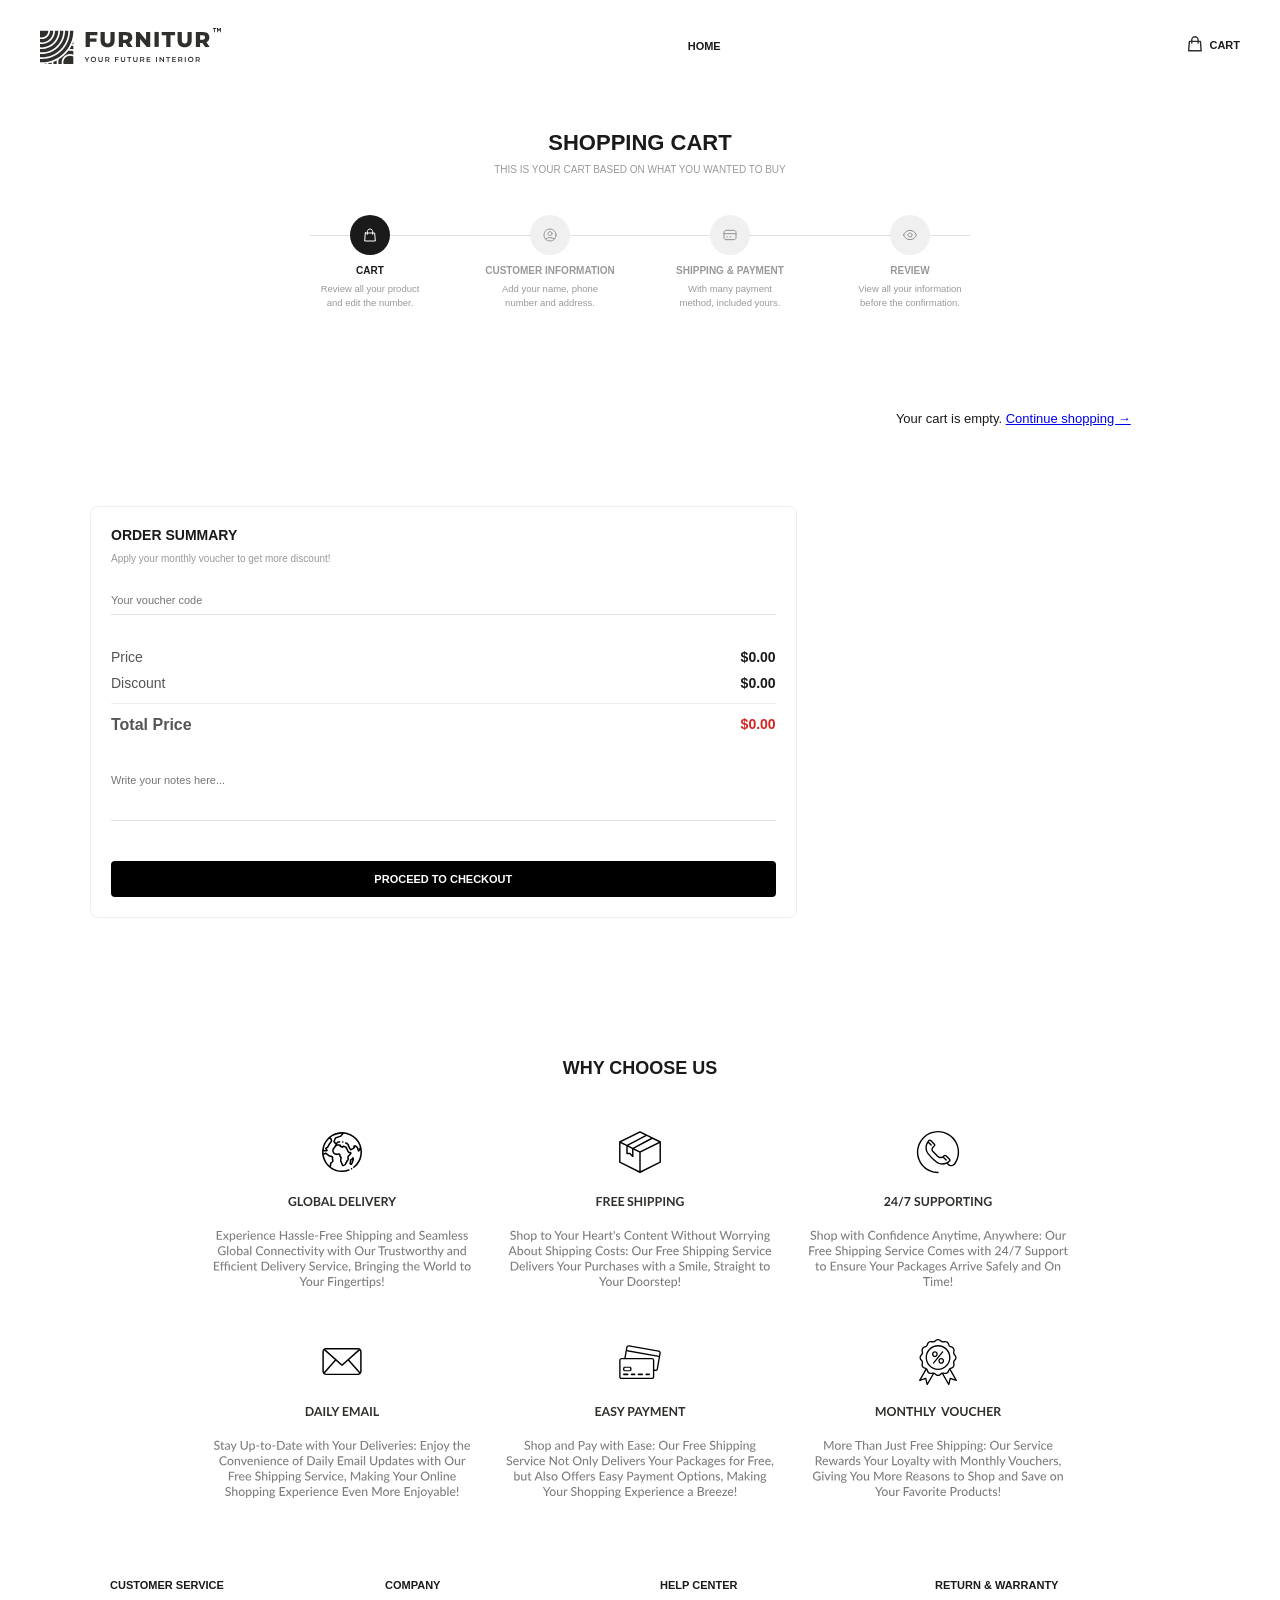
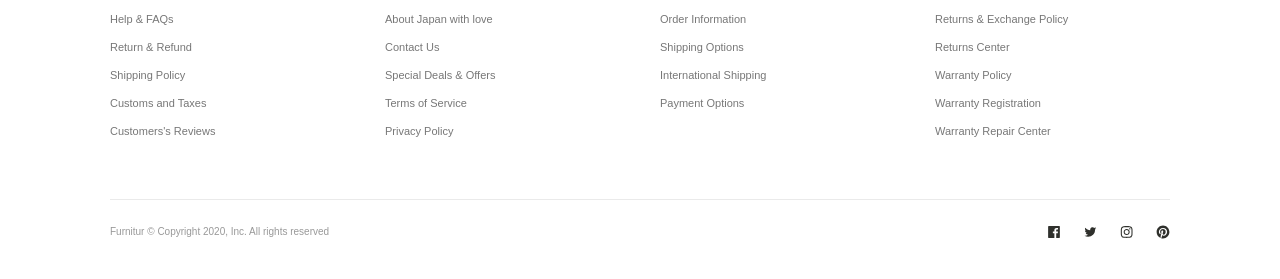
==== commit 17e61ac9: "Clean up navigation items in cart.html Removed unused navigation items from the cart page." ====
--- a/cart.html
+++ b/cart.html
@@ -16,15 +16,10 @@
             </div>
             <ul class="nav-items-text">
                 <li><a href="index.html">HOME</a></li>
-                <li class="dropdown"><a href="#">SHOP <span class="arrow">▾</span></a></li>
-                <li><a href="#">BLOG</a></li>
-                <li><a href="#">ABOUT US</a></li>
+               
             </ul>
             <ul class="nav-items-right">
-                <li class="nav-item-link">
-                    <img src="assets/heart-icon.svg" alt="Love">
-                    <span>LOVE</span>
-                </li>
+               
                 <li class="nav-item-link">
                     <a href="cart.html" class="cart-link">
                         <span class="cart-icon-wrap">
@@ -267,4 +262,4 @@
         document.addEventListener("DOMContentLoaded", renderCartPage);
     </script>
 </body>
-</html>+</html>
--- a/style.css
+++ b/style.css
@@ -2447,3 +2447,430 @@
 .reset-all-btn:hover {
     color: #666666;
 }
+
+
+/* ================================================= */
+/* ===================== RESPONSIVE ================= */
+/* ================================================= */
+
+/* ---------- TABLET (≤1024px) ---------- */
+@media (max-width: 1024px) {
+
+    .navbar {
+        padding: 0 24px;
+    }
+
+    .nav-items-text {
+        gap: 20px;
+    }
+
+    .search-bar {
+        width: 140px;
+    }
+
+    .main-text h1 {
+        font-size: 38px;
+    }
+
+    .product-container,
+    .search-grid {
+        grid-template-columns: repeat(2, 1fr);
+    }
+
+    .banners {
+        flex-wrap: wrap;
+    }
+
+    .banners img {
+        width: 48%;
+        height: auto;
+    }
+
+    .search-layout {
+        gap: 24px;
+    }
+
+    .sidebar-filters {
+        width: 190px;
+    }
+
+    .product-detail-section {
+        gap: 24px;
+    }
+
+    .product-info-card {
+        width: 320px;
+    }
+
+    .tab-content {
+        gap: 30px;
+    }
+
+    .reviews-container {
+        gap: 40px;
+    }
+
+    .review-form-wrapper {
+        flex: 0 0 260px;
+    }
+
+    .checkout-layout {
+        grid-template-columns: 1fr;
+        gap: 40px;
+    }
+
+    .cart-page-layout {
+        grid-template-columns: 1.6fr 1fr;
+    }
+
+    .footer-links {
+        grid-template-columns: repeat(2, 1fr);
+        gap: 30px;
+    }
+}
+
+/* ---------- SMALL TABLET / LARGE MOBILE (≤820px) ---------- */
+@media (max-width: 820px) {
+
+    .search-layout {
+        flex-direction: column;
+    }
+
+    .sidebar-filters {
+        width: 100%;
+    }
+
+    .filter-group {
+        margin-bottom: 24px;
+    }
+
+    .product-detail-section {
+        flex-direction: column;
+        text-align: center;
+    }
+
+    .product-info-card {
+        width: 100%;
+        max-width: 420px;
+    }
+
+    .product-media {
+        min-height: 280px;
+    }
+
+    .tab-content {
+        flex-direction: column;
+        gap: 30px;
+    }
+
+    .reviews-container {
+        flex-direction: column;
+        align-items: stretch;
+    }
+
+    .review-form-wrapper {
+        flex: none;
+        width: 100%;
+    }
+
+    .why-choose-us,
+    .why-choose-us-reverse {
+        flex-wrap: wrap;
+        gap: 16px;
+    }
+
+    .why-choose-us img,
+    .why-choose-us-reverse img {
+        height: 100px;
+    }
+
+    .promo-banner {
+        flex-direction: column;
+        text-align: center;
+        padding: 30px 24px;
+        gap: 24px;
+    }
+
+    .promo-left,
+    .promo-right {
+        max-width: 100%;
+        align-items: center;
+        text-align: center;
+    }
+
+    .promo-right p {
+        margin-bottom: 16px;
+    }
+}
+
+/* ---------- MOBILE (≤768px) ---------- */
+@media (max-width: 768px) {
+
+    /* Navbar */
+    .navbar {
+    flex-wrap: wrap;
+    height: auto;
+    padding: 16px 20px;
+    gap: 12px;
+    justify-content: space-between;
+}
+
+.nav-logo {
+    order: 1;
+}
+
+.nav-items-right {
+    order: 1;
+}
+
+.search-bar {
+    order: 3;
+    width: 100%;
+    max-width: 100%;
+    margin-left: 0;
+    margin-top: 4px;
+}
+
+.nav-items-text {
+    order: 4;
+    width: 100%;
+    justify-content: center;
+    gap: 16px;
+    flex-wrap: wrap;
+}
+
+   
+
+    .nav-items-right {
+        gap: 16px;
+    }
+
+    /* Hero */
+    .main {
+        height: auto;
+        padding: 60px 24px;
+        justify-content: center;
+        text-align: center;
+    }
+
+    .main-text {
+        max-width: 100%;
+    }
+
+    .main-text h1 {
+        font-size: 30px;
+    }
+
+    .main-text img {
+        margin-left: auto;
+        margin-right: auto;
+    }
+
+    /* Product grids */
+    .product-container,
+    .search-grid {
+        grid-template-columns: repeat(2, 1fr);
+        gap: 16px;
+    }
+
+    .card-img-wrapper {
+        height: 180px;
+    }
+
+    /* List view stacks on mobile instead of staying row-based */
+    .search-grid.list-view .card,
+    .search-grid.list-view .card-link {
+        flex-direction: column;
+        align-items: center;
+        text-align: center;
+    }
+
+    .search-grid.list-view .card-img-wrapper {
+        width: 100%;
+        height: 180px;
+    }
+
+    .search-grid.list-view .add-to-cart-btn {
+        width: 100%;
+    }
+
+    /* Results toolbar */
+    .results-toolbar {
+        flex-direction: column;
+        align-items: flex-start;
+        gap: 12px;
+    }
+
+    .toolbar-left {
+        flex-wrap: wrap;
+    }
+
+    /* Cart & checkout step tracker */
+    .cart-steps {
+        overflow-x: auto;
+        justify-content: flex-start;
+        gap: 20px;
+        max-width: 100%;
+        padding-bottom: 10px;
+    }
+
+    .cart-steps::before {
+        display: none;
+    }
+
+    .cart-step {
+        max-width: 110px;
+        flex-shrink: 0;
+    }
+
+    .step-desc {
+        display: none;
+    }
+
+    /* Cart & checkout layouts */
+    .cart-page-layout,
+    .checkout-layout {
+        grid-template-columns: 1fr;
+    }
+
+    .cart-row {
+        flex-direction: column;
+        align-items: flex-start;
+    }
+
+    .cart-item-img-wrapper {
+        width: 100%;
+        height: 140px;
+    }
+
+    .cart-item-bottom {
+        width: 100%;
+    }
+
+    .form-row,
+    .form-row.three-col {
+        grid-template-columns: 1fr;
+    }
+
+    .payment-options {
+        grid-template-columns: 1fr;
+    }
+
+    .order-item-row {
+        flex-wrap: wrap;
+    }
+
+    /* Reviews */
+    .reviews-section {
+        margin: 40px auto;
+    }
+
+    /* FAQ */
+    .faq-section {
+        margin: 50px auto;
+    }
+
+    .faq-title {
+        font-size: 18px;
+    }
+
+    /* Footer */
+    .footer-links {
+        grid-template-columns: 1fr 1fr;
+        gap: 24px;
+    }
+
+    .footer-bottom {
+        flex-direction: column;
+        gap: 12px;
+        text-align: center;
+    }
+
+    /* Trusted-by logos */
+    .trust-logos,
+    .trust-logos-reverse {
+        flex-wrap: wrap;
+        gap: 20px;
+    }
+
+    .trust-logos img,
+    .trust-logos-reverse img {
+        height: 60px;
+    }
+}
+
+/* ---------- SMALL MOBILE (≤480px) ---------- */
+@media (max-width: 480px) {
+
+    .navbar {
+        padding: 12px 16px;
+    }
+
+    .nav-logo img {
+        height: 30px;
+    }
+
+    .main-text h1 {
+        font-size: 24px;
+    }
+
+    .main-text p {
+        font-size: 12px;
+    }
+
+    /* Single-column product grids on very small screens */
+    .product-container,
+    .search-grid {
+        grid-template-columns: 1fr;
+    }
+
+    .card-img-wrapper {
+        height: 220px;
+    }
+
+    .result-heading {
+        font-size: 15px;
+    }
+
+    .checkout-section-title {
+        font-size: 14px;
+    }
+
+    .product-info-card {
+        padding: 20px;
+    }
+
+    .option-buttons {
+        flex-wrap: wrap;
+    }
+
+    .purchase-row {
+        flex-direction: column;
+        align-items: stretch;
+        gap: 14px;
+    }
+
+    .quantity-picker {
+        justify-content: center;
+    }
+
+    .cart-summary,
+    .checkout-order-wrapper {
+        padding: 20px;
+    }
+
+    .footer-links {
+        grid-template-columns: 1fr;
+        gap: 20px;
+    }
+
+    .promo-center img {
+        max-height: 180px;
+    }
+
+    .review-header {
+        flex-direction: column;
+        align-items: flex-start;
+        gap: 8px;
+    }
+}
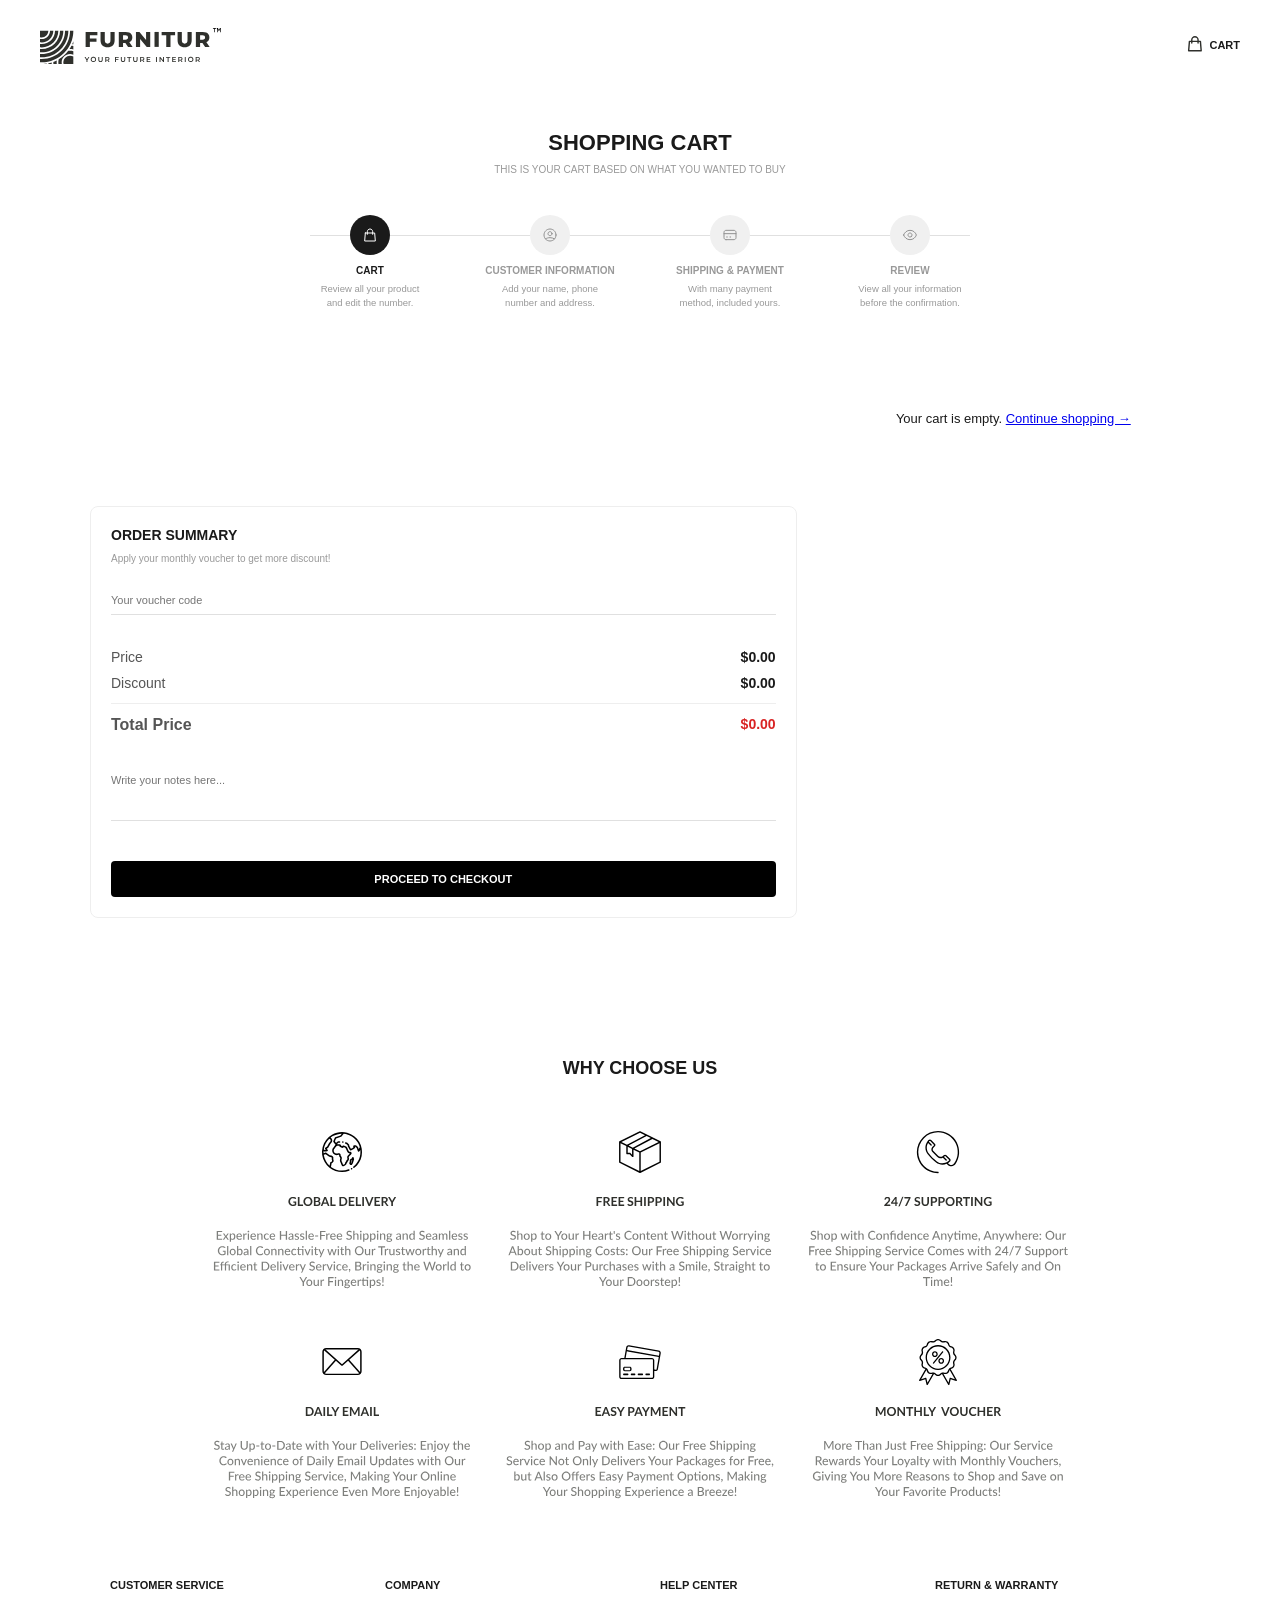
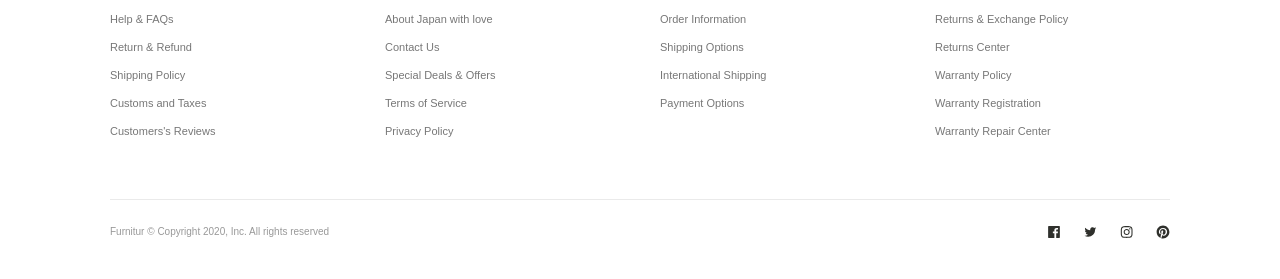
==== commit ab2bf663: "Clean up navbar by removing unused links Removed unused navigation items from the navbar." ====
--- a/cart.html
+++ b/cart.html
@@ -14,10 +14,7 @@
             <div class="nav-logo">
                 <a href="index.html"><img src="assets/logo.svg" alt="FURNITUR Logo"></a>
             </div>
-            <ul class="nav-items-text">
-                <li><a href="index.html">HOME</a></li>
-               
-            </ul>
+            
             <ul class="nav-items-right">
                
                 <li class="nav-item-link">
